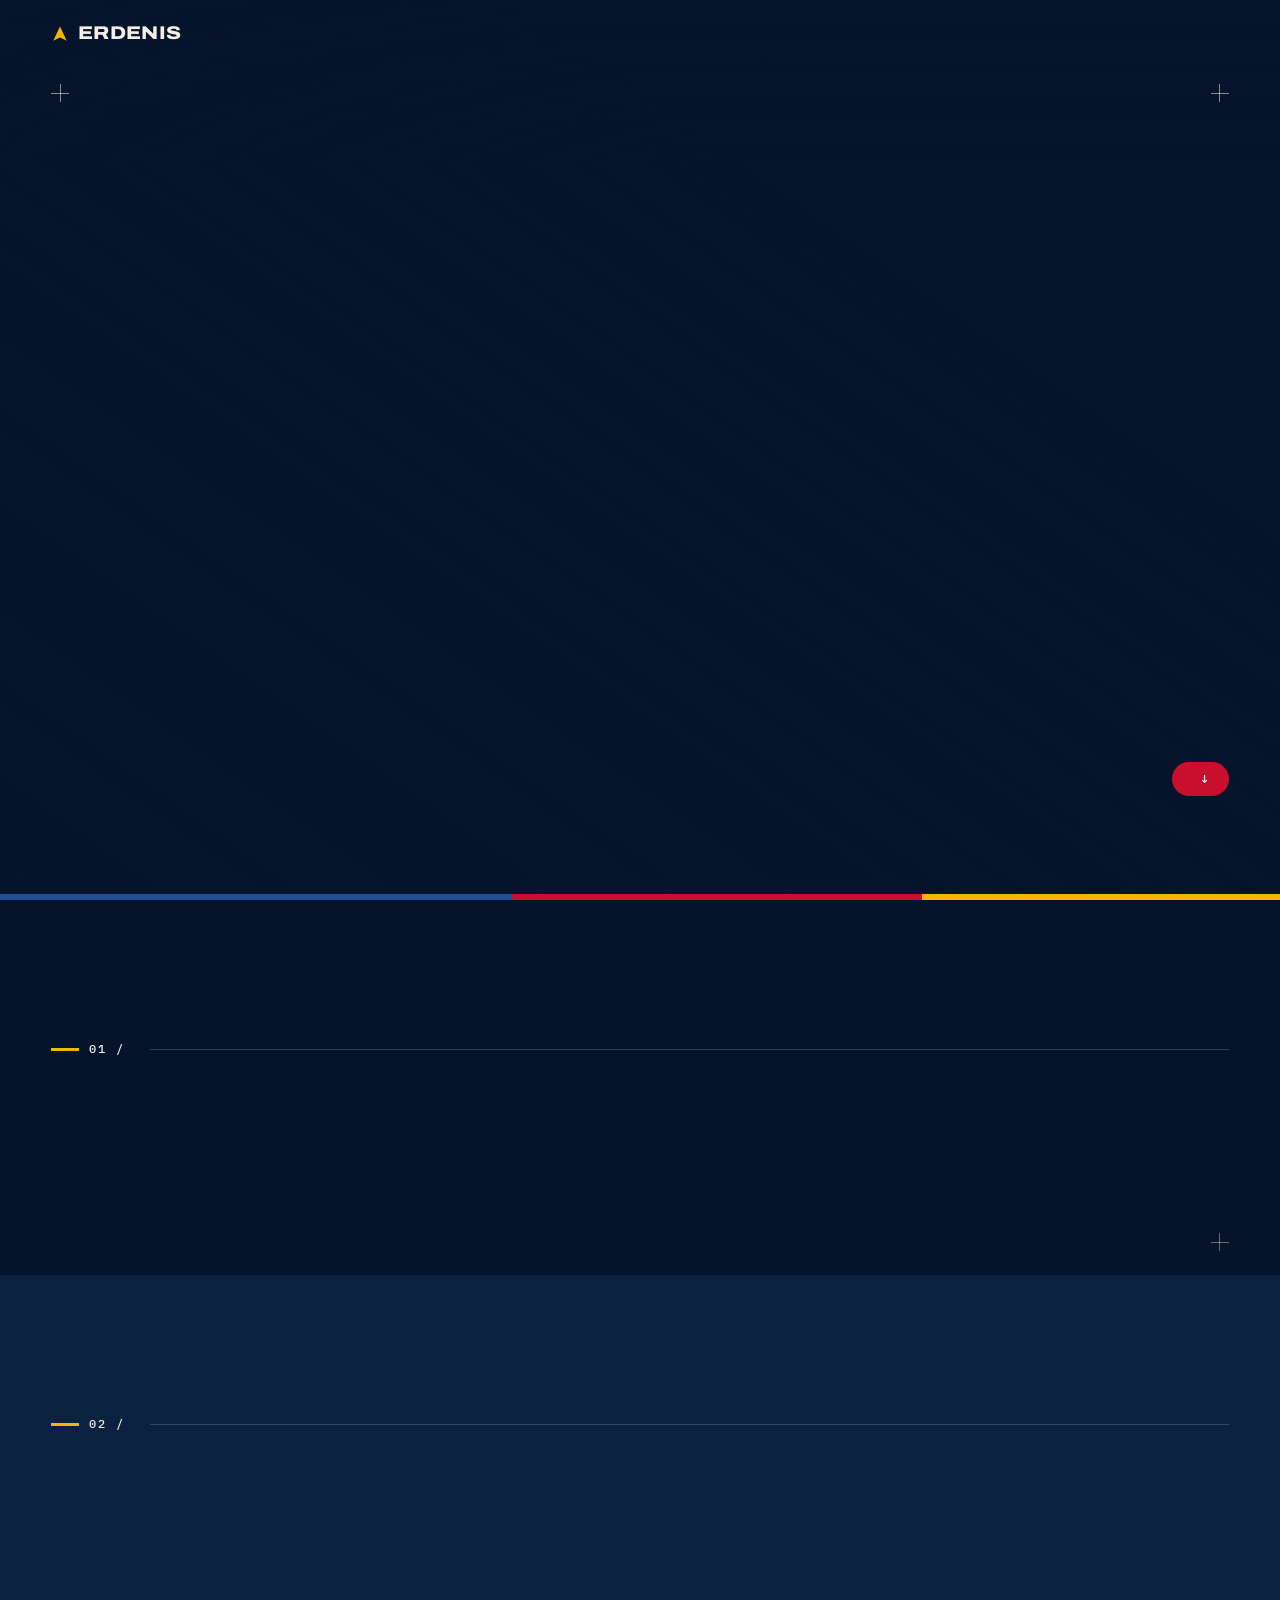
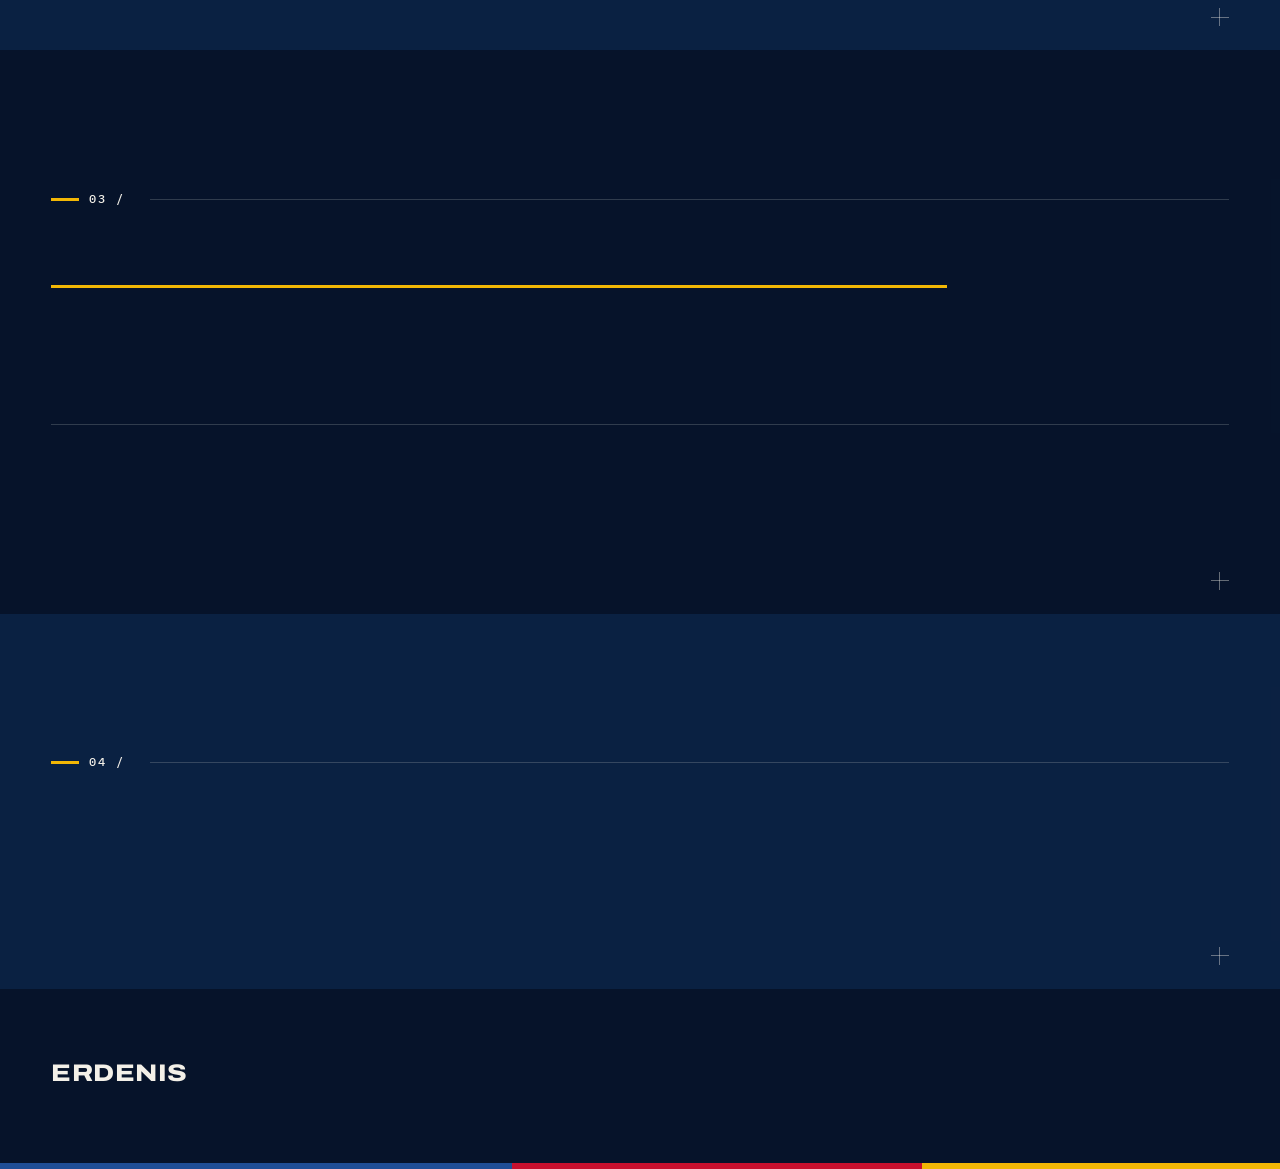
==== index.html @ 03c5f16e "Build new editorial aviation site: header, hero, project, goals, team, reports, footer" ====
<!doctype html>
<html lang="en">
<head>
  <meta charset="utf-8">
  <meta name="viewport" content="width=device-width, initial-scale=1">
  <title>ERDENIS · Senior Design Project</title>
  <meta name="description" content="ERDENIS: reinforcement learning based attack and evasion decision-making for UAVs. Senior Design Project, Computer Engineering, TED University.">
  <meta name="theme-color" content="#07142B">
  <link rel="canonical" href="https://erdenis.com.tr/">
  <link rel="icon" href="assets/favicon.svg" type="image/svg+xml">

  <meta property="og:type" content="website">
  <meta property="og:site_name" content="ERDENIS">
  <meta property="og:title" content="ERDENIS · Senior Design Project">
  <meta property="og:description" content="Reinforcement learning based attack and evasion decision-making for UAVs.">
  <meta property="og:url" content="https://erdenis.com.tr/">
  <meta property="og:image" content="https://erdenis.com.tr/assets/og.jpg">
  <meta property="og:image:width" content="1200">
  <meta property="og:image:height" content="630">
  <meta name="twitter:card" content="summary_large_image">

  <link rel="preconnect" href="https://fonts.googleapis.com">
  <link rel="preconnect" href="https://fonts.gstatic.com" crossorigin>
  <link rel="stylesheet" href="https://fonts.googleapis.com/css2?family=Archivo:wdth,wght@62..125,500..900&family=IBM+Plex+Mono:wght@400;500&family=IBM+Plex+Sans:wght@400;500&display=swap">
  <link rel="stylesheet" href="css/style.css">
  <script>document.documentElement.classList.add('js');</script>
</head>
<body>
  <!-- Site-wide background photo. To swap it, replace assets/hero.jpg / hero.webp / hero-1200.jpg / hero-1200.webp (same file names). -->
  <div class="site-bg" aria-hidden="true">
    <picture>
      <source type="image/webp" srcset="assets/hero-1200.webp 1200w, assets/hero.webp 2400w" sizes="100vw">
      <img src="assets/hero.jpg" srcset="assets/hero-1200.jpg 1200w, assets/hero.jpg 2400w" sizes="100vw" width="2400" height="1548" alt="" decoding="async">
    </picture>
  </div>

  <a class="skip" href="#project">Skip to content</a>

  <header class="site-header" id="header">
    <a class="brand" href="#top" aria-label="ERDENIS, back to top">
      <svg class="brand-mark" viewBox="0 0 24 24" width="18" height="18" aria-hidden="true"><path d="M12 2 21 21 12 16.5 3 21Z" fill="currentColor"/></svg>
      <span>ERDENIS</span>
    </a>
    <nav class="nav" id="nav" aria-label="Primary"></nav>
    <button class="menu-toggle" id="menuToggle" type="button" aria-expanded="false" aria-controls="nav"><span data-t="ui.menuOpen">Menu</span></button>
  </header>

  <main>
    <section class="hero" id="top">
      <div class="hero-photo" aria-hidden="false">
        <picture>
          <source type="image/webp" srcset="assets/hero-1200.webp 1200w, assets/hero.webp 2400w" sizes="100vw">
          <img src="assets/hero.jpg" srcset="assets/hero-1200.jpg 1200w, assets/hero.jpg 2400w" sizes="100vw" width="2400" height="1548" fetchpriority="high" decoding="async"
               alt="An MQ-9 Reaper unmanned aircraft facing the camera on a flight line at dusk">
          </picture>
      </div>
      <span class="xh xh-tl" aria-hidden="true"></span><span class="xh xh-tr" aria-hidden="true"></span>
      <div class="hero-copy">
        <h1 class="hero-title" data-t="hero.title"></h1>
        <p class="hero-tagline" data-t="hero.tagline"></p>
        <p class="label hero-byline" data-t="hero.byline"></p>
      </div>
      <div class="hero-foot">
        <a class="pill" href="#project"><span data-t="ui.scrollCue"></span><span aria-hidden="true">↓</span></a>
        <span class="label credit" data-t="ui.photoCredit"></span>
      </div>
      <div class="stripe" aria-hidden="true"></div>
    </section>

    <section class="section" id="project" aria-labelledby="h-project">
      <div class="wrap">
        <header class="sec-head"><span class="label">01 / <span id="h-project" data-t="ui.sections.project"></span></span></header>
        <p class="statement" data-t="project"></p>
      </div>
    </section>

    <section class="section section-alt contours" id="goals" aria-labelledby="h-goals">
      <div class="wrap">
        <header class="sec-head"><span class="label">02 / <span id="h-goals" data-t="ui.sections.goals"></span></span></header>
        <ol class="goals" id="goalList"></ol>
      </div>
    </section>

    <section class="section" id="team" aria-labelledby="h-team">
      <div class="wrap">
        <header class="sec-head"><span class="label">03 / <span id="h-team" data-t="ui.sections.team"></span></span></header>
        <div class="supervisor" id="supervisor"></div>
        <ul class="jury" id="jury"></ul>
        <h3 class="label sub" data-t="ui.students"></h3>
        <ul class="people" id="people"></ul>
      </div>
    </section>

    <section class="section section-alt" id="reports" aria-labelledby="h-reports">
      <div class="wrap">
        <header class="sec-head"><span class="label">04 / <span id="h-reports" data-t="ui.sections.reports"></span></span></header>
        <ul class="reports" id="reportList"></ul>
      </div>
    </section>
  </main>

  <footer class="site-footer">
    <div class="wrap foot-grid">
      <div>
        <p class="foot-brand">ERDENIS</p>
        <p class="foot-line" data-t="footer.line"></p>
        <p class="foot-line" data-t="footer.dept"></p>
      </div>
      <p class="foot-links" id="footLinks"></p>
    </div>
    <div class="stripe" aria-hidden="true"></div>
  </footer>

  <noscript><p class="noscript">ERDENIS: reinforcement learning based attack and evasion decision-making for UAVs. Please enable JavaScript to see the full page.</p></noscript>
  <script src="js/main.js"></script>
</body>
</html>
---- css/style.css ----
/* ERDENIS: design tokens */
:root {
  --navy-900: #07142B;
  --navy-700: #0E2A52;
  --navy-500: #1F4E96;
  --paper: #F3F0E8;
  --ink: #0B1220;
  --signal-red: #C8102E;
  --caution-yellow: #F2B705;
  --gray-300: #C5CCD8;
  --gray-400: #AEB9CC;
  --gray-600: #6B7890;
  --line: rgba(243, 240, 232, .18);

  --font-head: "Archivo", "Arial Narrow", Arial, sans-serif;
  --font-body: "IBM Plex Sans", system-ui, -apple-system, "Segoe UI", sans-serif;
  --font-mono: "IBM Plex Mono", ui-monospace, Consolas, monospace;

  --gutter: clamp(1.25rem, 4vw, 3.5rem);
  --maxw: 1400px;
  --header-h: 4.25rem;
}

*, *::before, *::after { box-sizing: border-box; }
html { scroll-behavior: smooth; scroll-padding-top: var(--header-h); -webkit-text-size-adjust: 100%; }
body {
  margin: 0;
  background: var(--navy-900);
  color: var(--paper);
  font: 400 1rem/1.6 var(--font-body);
  overflow-x: hidden;
}
img { display: block; max-width: 100%; height: auto; }
a { color: inherit; }
h1, h2, h3, p, ul, ol { margin: 0; padding: 0; }
ul, ol { list-style: none; }

:focus-visible { outline: 2px solid var(--caution-yellow); outline-offset: 3px; }
.skip { position: absolute; left: -999px; top: 0; z-index: 100; background: var(--paper); color: var(--ink); padding: .6rem 1rem; }
.skip:focus { left: 0; }

.label {
  font: 500 .75rem/1.4 var(--font-mono);
  letter-spacing: .16em;
  text-transform: uppercase;
  color: var(--gray-400);
}

/* Site-wide background photo */
.site-bg { position: fixed; inset: 0; z-index: -1; background: var(--navy-900); }
.site-bg img { width: 100%; height: 100%; object-fit: cover; object-position: 50% 45%; opacity: .2; }

/* Header */
.site-header {
  position: fixed; inset: 0 0 auto 0; z-index: 50;
  height: var(--header-h);
  display: flex; align-items: center; justify-content: space-between;
  padding: 0 var(--gutter);
  transition: background-color .25s, border-color .25s;
  border-bottom: 1px solid transparent;
}
.site-header.scrolled { background: rgba(7, 20, 43, .94); border-bottom-color: var(--line); }
.brand {
  display: inline-flex; align-items: center; gap: .55rem; text-decoration: none; position: relative; z-index: 60;
  font: 800 1.15rem/1 var(--font-head); font-stretch: 118%; letter-spacing: .02em;
}
.brand-mark { color: var(--caution-yellow); }
.nav { display: flex; gap: clamp(1.25rem, 3vw, 2.5rem); }
.nav a {
  position: relative; text-decoration: none; padding: .4rem 0;
  font: 500 .72rem/1 var(--font-mono); letter-spacing: .16em; text-transform: uppercase;
  color: var(--gray-300); transition: color .2s;
}
.nav a::after { content: ""; position: absolute; left: 0; right: 0; bottom: -2px; height: 2px; background: var(--signal-red); transform: scaleX(0); transform-origin: left; transition: transform .25s; }
.nav a:hover { color: #fff; }
.nav a[aria-current="true"] { color: #fff; }
.nav a[aria-current="true"]::after, .nav a:hover::after { transform: scaleX(1); }
.menu-toggle {
  display: none; position: relative; z-index: 60;
  background: none; border: 1px solid var(--line); color: var(--paper); cursor: pointer;
  padding: .55rem .9rem; font: 500 .72rem/1 var(--font-mono); letter-spacing: .16em; text-transform: uppercase;
}

/* Hero */
.hero { position: relative; min-height: 100vh; min-height: 100svh; display: flex; flex-direction: column; justify-content: flex-end; padding: 0 var(--gutter) clamp(3rem, 7vw, 5.5rem); overflow: hidden; }
.hero-photo { position: absolute; inset: 0; z-index: 0; }
.hero-photo img { width: 100%; height: 100%; object-fit: cover; object-position: 50% 38%; }
.hero::before {
  content: ""; position: absolute; inset: 0; z-index: 1;
  background:
    linear-gradient(to top right, rgba(7, 20, 43, .92) 0%, rgba(7, 20, 43, .55) 38%, rgba(7, 20, 43, 0) 70%),
    linear-gradient(to bottom, rgba(7, 20, 43, .55) 0, rgba(7, 20, 43, 0) 18%);
}
.hero-copy, .hero-foot { position: relative; z-index: 2; }
.hero-title {
  font: 800 clamp(3.6rem, 14.5vw, 15rem)/.82 var(--font-head); font-stretch: 120%;
  letter-spacing: -.035em; text-transform: uppercase; color: #fff;
  margin-left: -.04em;
}
.hero-tagline { margin-top: clamp(1.25rem, 3vw, 2.25rem); max-width: 34rem; font-size: clamp(1.05rem, 1.6vw, 1.35rem); line-height: 1.4; color: var(--paper); }
.hero-byline { margin-top: 1rem; }
.hero-foot { position: absolute; right: var(--gutter); bottom: clamp(3rem, 7vw, 5.5rem); display: flex; flex-direction: column; align-items: flex-end; gap: 1rem; }
.credit { font-size: .62rem; color: var(--gray-400); }
.pill {
  display: inline-flex; gap: .6rem; align-items: center; text-decoration: none;
  background: var(--signal-red); color: #fff; padding: .7rem 1.2rem; border-radius: 999px;
  font: 500 .72rem/1 var(--font-mono); letter-spacing: .16em; text-transform: uppercase; transition: background-color .2s;
}
.pill:hover { background: #A60D26; }

.stripe { position: absolute; left: 0; right: 0; bottom: 0; height: 6px; z-index: 3; background: linear-gradient(90deg, var(--navy-500) 0 40%, var(--signal-red) 40% 72%, var(--caution-yellow) 72% 100%); }

/* Crosshair marks (technical-drawing detail) */
.xh { position: absolute; width: 18px; height: 18px; color: rgba(243, 240, 232, .55); pointer-events: none; z-index: 2;
  background: linear-gradient(currentColor, currentColor) center / 1px 100% no-repeat, linear-gradient(currentColor, currentColor) center / 100% 1px no-repeat; }
.xh-tl { top: calc(var(--header-h) + 1rem); left: var(--gutter); }
.xh-tr { top: calc(var(--header-h) + 1rem); right: var(--gutter); }

/* Sections */
.section { position: relative; padding: clamp(4.5rem, 11vw, 9rem) 0; background: rgba(7, 20, 43, .66); }
.section-alt { background: rgba(14, 42, 82, .6); }
.section::after {
  content: ""; position: absolute; right: var(--gutter); bottom: 1.5rem; width: 18px; height: 18px; color: rgba(243, 240, 232, .4); pointer-events: none;
  background: linear-gradient(currentColor, currentColor) center / 1px 100% no-repeat, linear-gradient(currentColor, currentColor) center / 100% 1px no-repeat;
}
.wrap { width: 100%; max-width: var(--maxw); margin: 0 auto; padding: 0 var(--gutter); position: relative; }
.sec-head { display: flex; align-items: center; gap: 1rem; margin-bottom: clamp(2.5rem, 6vw, 5rem); }
.sec-head .label { display: inline-flex; align-items: center; gap: .6rem; color: var(--paper); white-space: nowrap; }
.sec-head .label::before { content: ""; width: 28px; height: 3px; background: var(--caution-yellow); }
.sec-head::after { content: ""; flex: 1; height: 1px; background: var(--line); }

.contours::before { content: ""; position: absolute; inset: 0; background: url("../assets/contours.svg") right center / cover no-repeat; opacity: .07; pointer-events: none; }

/* Project */
.statement { max-width: 46rem; font: 500 clamp(1.4rem, 2.6vw, 2.35rem)/1.3 var(--font-head); font-stretch: 100%; letter-spacing: -.01em; color: #fff; }
@media (min-width: 900px) { .statement { margin-left: 25%; } }

/* Goals */
.goals { counter-reset: g; }
.goals li { display: grid; grid-template-columns: 4.5rem 1fr; align-items: baseline; gap: 1rem; padding: clamp(1.2rem, 2.4vw, 1.9rem) 0; border-top: 1px solid var(--line); }
.goals li:last-child { border-bottom: 1px solid var(--line); }
.goals li::before { counter-increment: g; content: counter(g, decimal-leading-zero); font: 500 .85rem/1 var(--font-mono); letter-spacing: .12em; color: var(--caution-yellow); }
.goals li span { font: 500 clamp(1.15rem, 2.1vw, 1.85rem)/1.3 var(--font-head); letter-spacing: -.005em; max-width: 48rem; }
@media (min-width: 900px) { .goals li { grid-template-columns: 25% 1fr; } }

/* Team */
.supervisor { border-top: 3px solid var(--caution-yellow); padding-top: 1.5rem; max-width: 56rem; }
.supervisor .name { margin-top: .9rem; font: 700 clamp(2.1rem, 6vw, 5rem)/1 var(--font-head); font-stretch: 112%; letter-spacing: -.025em; color: #fff; }
.jury { margin-top: clamp(2rem, 4vw, 3rem); display: flex; flex-wrap: wrap; gap: .75rem 3rem; align-items: baseline; padding-bottom: clamp(2.5rem, 5vw, 4rem); border-bottom: 1px solid var(--line); }
.jury li { font: 500 1.25rem/1.3 var(--font-head); }
.jury li.label { font: 500 .75rem/1.4 var(--font-mono); }
.jury li.tba { color: var(--gray-400); }
.sub { margin: clamp(2rem, 4vw, 3rem) 0 1.5rem; }
.people { display: grid; grid-template-columns: repeat(auto-fit, minmax(235px, 1fr)); gap: 2.5rem 2rem; }
.person { border-top: 1px solid var(--line); padding-top: 1.25rem; min-width: 0; }
.mono-initials { height: 6rem; font: 800 5rem/1 var(--font-head); font-stretch: 118%; letter-spacing: -.03em; color: transparent; -webkit-text-stroke: 1.5px rgba(243, 240, 232, .6); }
.person-photo { width: 6rem; height: 6rem; object-fit: cover; filter: grayscale(1); }
.person .pname { margin-top: 1rem; font: 600 1.3rem/1.25 var(--font-head); color: #fff; }
.person .pmail { display: block; margin-top: .5rem; font: 400 .82rem/1.5 var(--font-mono); color: var(--gray-300); text-decoration: none; overflow-wrap: anywhere; }
.person .pmail:hover, .person .pgh:hover { color: #fff; text-decoration: underline; text-underline-offset: 3px; }
.person .pgh { display: inline-block; margin-top: .6rem; font: 500 .72rem/1.4 var(--font-mono); letter-spacing: .14em; text-transform: uppercase; color: var(--gray-300); text-decoration: none; }

/* Reports */
.reports li { display: grid; grid-template-columns: 3rem minmax(0, 1fr) 14rem auto; gap: 1rem 1.5rem; align-items: center; padding: 1.4rem 0; border-top: 1px solid var(--line); }
.reports li:last-child { border-bottom: 1px solid var(--line); }
.r-idx { font: 500 .8rem/1 var(--font-mono); color: var(--caution-yellow); letter-spacing: .1em; }
.r-title { font: 600 clamp(1.2rem, 2vw, 1.6rem)/1.25 var(--font-head); color: #fff; }
.r-meta { font: 500 .72rem/1.4 var(--font-mono); letter-spacing: .14em; text-transform: uppercase; color: var(--gray-400); }
.r-actions { display: flex; gap: .6rem; justify-content: flex-end; }
.btn { text-decoration: none; padding: .6rem 1rem; border: 1px solid var(--line); border-radius: 999px; color: var(--paper); font: 500 .7rem/1 var(--font-mono); letter-spacing: .14em; text-transform: uppercase; white-space: nowrap; transition: background-color .2s, border-color .2s; }
.btn:hover { border-color: var(--paper); }
.btn-primary { background: var(--signal-red); border-color: var(--signal-red); color: #fff; }
.btn-primary:hover { background: #A60D26; border-color: #A60D26; }
.r-soon { padding: .6rem 1rem; border: 1px dashed var(--gray-600); border-radius: 999px; color: var(--gray-400); font: 500 .7rem/1 var(--font-mono); letter-spacing: .14em; text-transform: uppercase; white-space: nowrap; }
.is-soon .r-title { color: var(--gray-300); }

/* Footer */
.site-footer { position: relative; background: rgba(7, 20, 43, .96); padding: clamp(3rem, 6vw, 4.5rem) 0 clamp(3rem, 6vw, 4.5rem); }
.foot-grid { display: flex; flex-wrap: wrap; gap: 2rem; justify-content: space-between; align-items: flex-end; }
.foot-brand { font: 800 1.5rem/1 var(--font-head); font-stretch: 118%; letter-spacing: .02em; margin-bottom: .75rem; }
.foot-line { font-size: .9rem; color: var(--gray-400); }
.foot-links { display: flex; gap: 1.5rem; font: 500 .72rem/1 var(--font-mono); letter-spacing: .16em; text-transform: uppercase; }
.foot-links a { text-decoration: none; border-bottom: 1px solid var(--line); padding-bottom: .3rem; }
.foot-links a:hover { border-color: var(--paper); }
.noscript { padding: 2rem var(--gutter); }

/* Reveal */
.js .reveal { opacity: 0; transform: translateY(14px); transition: opacity .7s ease, transform .7s ease; }
.js .reveal.in { opacity: 1; transform: none; }

/* Mobile */
@media (max-width: 860px) {
  .menu-toggle { display: inline-block; }
  .nav {
    position: fixed; inset: 0; z-index: 55; background: var(--navy-900);
    flex-direction: column; justify-content: center; gap: 1.6rem; padding: 0 var(--gutter);
    visibility: hidden; opacity: 0; transition: opacity .25s, visibility .25s;
  }
  .nav a { font: 800 clamp(2.4rem, 11vw, 4rem)/1 var(--font-head); font-stretch: 118%; letter-spacing: -.02em; text-transform: uppercase; color: #fff; }
  .nav.open { visibility: visible; opacity: 1; }
  body.menu-open { overflow: hidden; }
  .reports li { grid-template-columns: 2.5rem minmax(0, 1fr); }
  .r-meta { grid-column: 2; }
  .r-actions { grid-column: 2; justify-content: flex-start; }
  .hero-foot { position: relative; right: auto; bottom: auto; flex-direction: row; justify-content: space-between; align-items: center; width: 100%; margin-top: 2rem; }
  .hero { padding-bottom: 3rem; }
  .hero-photo img { object-position: 50% 30%; }
}

@media (prefers-reduced-motion: reduce) {
  html { scroll-behavior: auto; }
  .js .reveal { opacity: 1; transform: none; transition: none; }
  * { transition-duration: .01ms !important; }
}
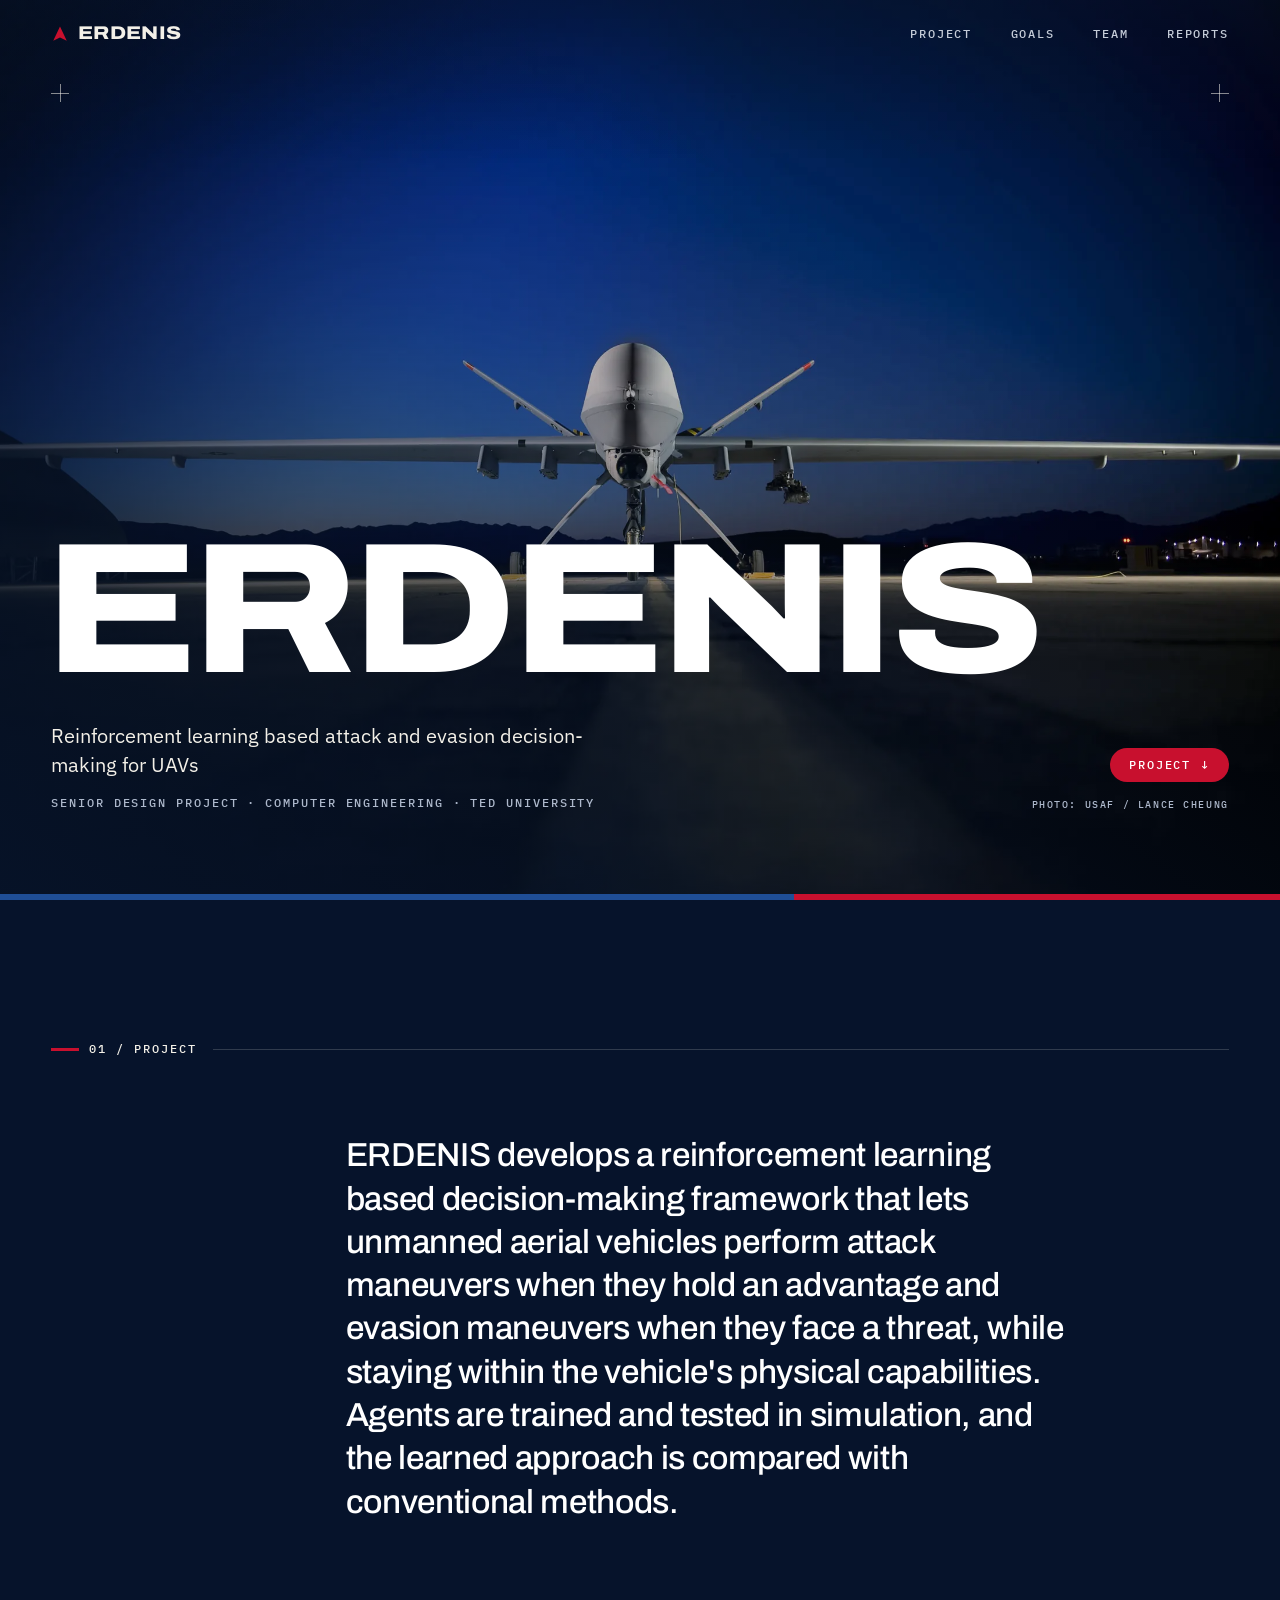
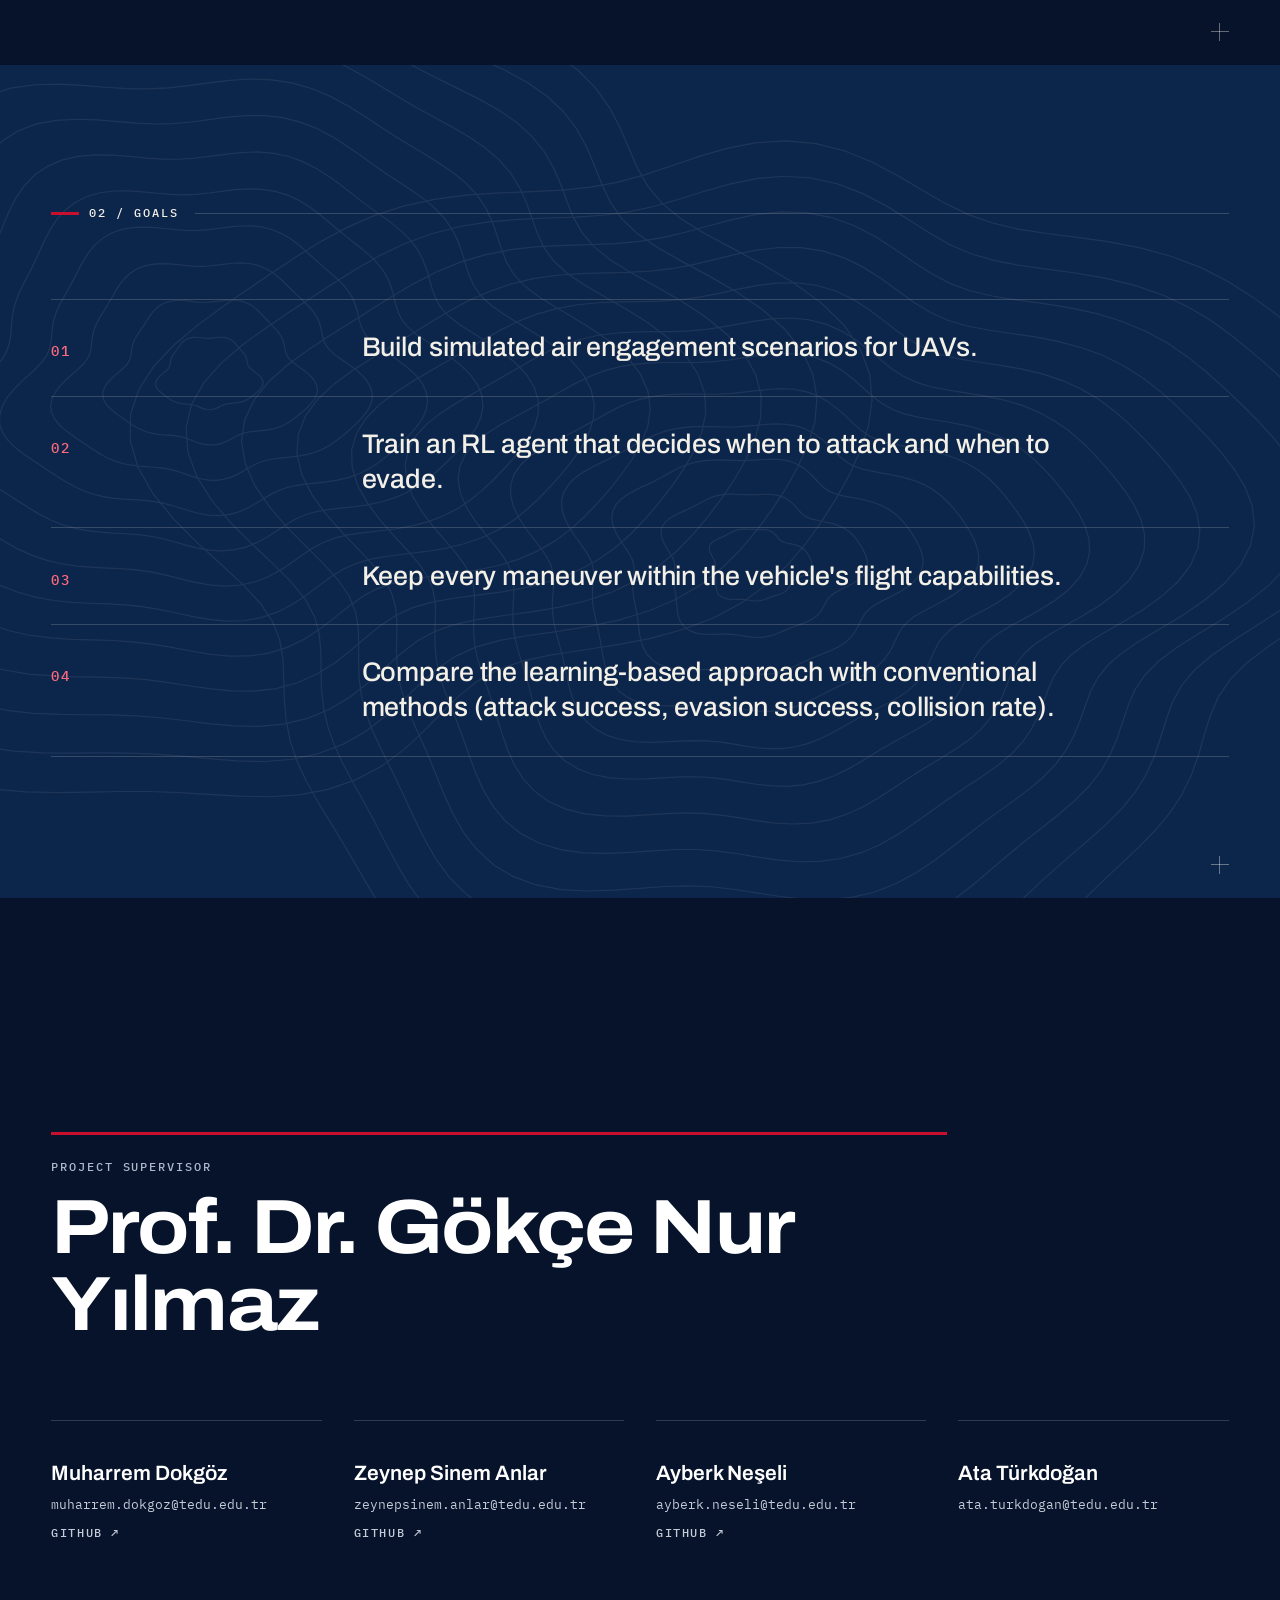
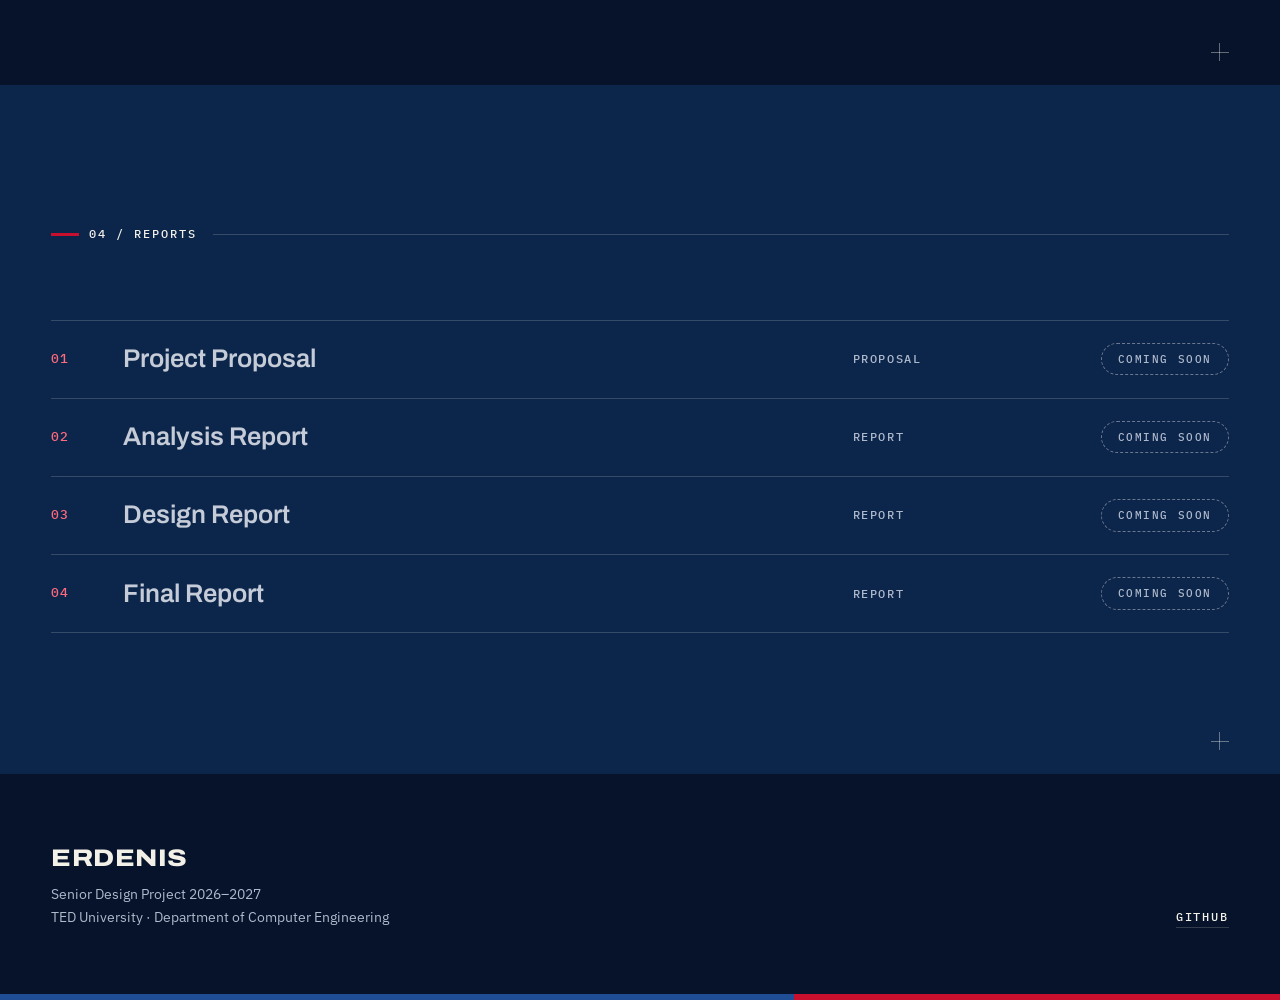
==== commit 626e77c6: "Remove jury and initials, darken background further" ====
--- a/index.html
+++ b/index.html
@@ -85,8 +85,6 @@
       <div class="wrap">
         <header class="sec-head"><span class="label">03 / <span id="h-team" data-t="ui.sections.team"></span></span></header>
         <div class="supervisor" id="supervisor"></div>
-        <ul class="jury" id="jury"></ul>
-        <h3 class="label sub" data-t="ui.students"></h3>
         <ul class="people" id="people"></ul>
       </div>
     </section>
--- a/css/style.css
+++ b/css/style.css
@@ -6,7 +6,7 @@
   --paper: #F3F0E8;
   --ink: #0B1220;
   --signal-red: #C8102E;
-  --caution-yellow: #F2B705;
+  --red-soft: #FF6B7D; /* red tint for small text on navy (AA contrast) */
   --gray-300: #C5CCD8;
   --gray-400: #AEB9CC;
   --gray-600: #6B7890;
@@ -35,7 +35,7 @@
 h1, h2, h3, p, ul, ol { margin: 0; padding: 0; }
 ul, ol { list-style: none; }
 
-:focus-visible { outline: 2px solid var(--caution-yellow); outline-offset: 3px; }
+:focus-visible { outline: 2px solid var(--paper); outline-offset: 3px; }
 .skip { position: absolute; left: -999px; top: 0; z-index: 100; background: var(--paper); color: var(--ink); padding: .6rem 1rem; }
 .skip:focus { left: 0; }
 
@@ -48,7 +48,8 @@
 
 /* Site-wide background photo */
 .site-bg { position: fixed; inset: 0; z-index: -1; background: var(--navy-900); }
-.site-bg img { width: 100%; height: 100%; object-fit: cover; object-position: 50% 45%; opacity: .2; }
+.site-bg img { width: 100%; height: 100%; object-fit: cover; object-position: 50% 45%; opacity: .06; }
+.site-bg::after { content: ""; position: absolute; inset: 0; background: rgba(0, 0, 0, .6); }
 
 /* Header */
 .site-header {
@@ -64,7 +65,7 @@
   display: inline-flex; align-items: center; gap: .55rem; text-decoration: none; position: relative; z-index: 60;
   font: 800 1.15rem/1 var(--font-head); font-stretch: 118%; letter-spacing: .02em;
 }
-.brand-mark { color: var(--caution-yellow); }
+.brand-mark { color: var(--signal-red); }
 .nav { display: flex; gap: clamp(1.25rem, 3vw, 2.5rem); }
 .nav a {
   position: relative; text-decoration: none; padding: .4rem 0;
@@ -108,7 +109,7 @@
 }
 .pill:hover { background: #A60D26; }
 
-.stripe { position: absolute; left: 0; right: 0; bottom: 0; height: 6px; z-index: 3; background: linear-gradient(90deg, var(--navy-500) 0 40%, var(--signal-red) 40% 72%, var(--caution-yellow) 72% 100%); }
+.stripe { position: absolute; left: 0; right: 0; bottom: 0; height: 6px; z-index: 3; background: linear-gradient(90deg, var(--navy-500) 0 62%, var(--signal-red) 62% 100%); }
 
 /* Crosshair marks (technical-drawing detail) */
 .xh { position: absolute; width: 18px; height: 18px; color: rgba(243, 240, 232, .55); pointer-events: none; z-index: 2;
@@ -117,8 +118,8 @@
 .xh-tr { top: calc(var(--header-h) + 1rem); right: var(--gutter); }
 
 /* Sections */
-.section { position: relative; padding: clamp(4.5rem, 11vw, 9rem) 0; background: rgba(7, 20, 43, .66); }
-.section-alt { background: rgba(14, 42, 82, .6); }
+.section { position: relative; padding: clamp(4.5rem, 11vw, 9rem) 0; background: rgba(7, 20, 43, .84); }
+.section-alt { background: rgba(14, 42, 82, .82); }
 .section::after {
   content: ""; position: absolute; right: var(--gutter); bottom: 1.5rem; width: 18px; height: 18px; color: rgba(243, 240, 232, .4); pointer-events: none;
   background: linear-gradient(currentColor, currentColor) center / 1px 100% no-repeat, linear-gradient(currentColor, currentColor) center / 100% 1px no-repeat;
@@ -126,7 +127,7 @@
 .wrap { width: 100%; max-width: var(--maxw); margin: 0 auto; padding: 0 var(--gutter); position: relative; }
 .sec-head { display: flex; align-items: center; gap: 1rem; margin-bottom: clamp(2.5rem, 6vw, 5rem); }
 .sec-head .label { display: inline-flex; align-items: center; gap: .6rem; color: var(--paper); white-space: nowrap; }
-.sec-head .label::before { content: ""; width: 28px; height: 3px; background: var(--caution-yellow); }
+.sec-head .label::before { content: ""; width: 28px; height: 3px; background: var(--signal-red); }
 .sec-head::after { content: ""; flex: 1; height: 1px; background: var(--line); }
 
 .contours::before { content: ""; position: absolute; inset: 0; background: url("../assets/contours.svg") right center / cover no-repeat; opacity: .07; pointer-events: none; }
@@ -139,21 +140,15 @@
 .goals { counter-reset: g; }
 .goals li { display: grid; grid-template-columns: 4.5rem 1fr; align-items: baseline; gap: 1rem; padding: clamp(1.2rem, 2.4vw, 1.9rem) 0; border-top: 1px solid var(--line); }
 .goals li:last-child { border-bottom: 1px solid var(--line); }
-.goals li::before { counter-increment: g; content: counter(g, decimal-leading-zero); font: 500 .85rem/1 var(--font-mono); letter-spacing: .12em; color: var(--caution-yellow); }
+.goals li::before { counter-increment: g; content: counter(g, decimal-leading-zero); font: 500 .85rem/1 var(--font-mono); letter-spacing: .12em; color: var(--red-soft); }
 .goals li span { font: 500 clamp(1.15rem, 2.1vw, 1.85rem)/1.3 var(--font-head); letter-spacing: -.005em; max-width: 48rem; }
 @media (min-width: 900px) { .goals li { grid-template-columns: 25% 1fr; } }
 
 /* Team */
-.supervisor { border-top: 3px solid var(--caution-yellow); padding-top: 1.5rem; max-width: 56rem; }
+.supervisor { border-top: 3px solid var(--signal-red); padding-top: 1.5rem; max-width: 56rem; }
 .supervisor .name { margin-top: .9rem; font: 700 clamp(2.1rem, 6vw, 5rem)/1 var(--font-head); font-stretch: 112%; letter-spacing: -.025em; color: #fff; }
-.jury { margin-top: clamp(2rem, 4vw, 3rem); display: flex; flex-wrap: wrap; gap: .75rem 3rem; align-items: baseline; padding-bottom: clamp(2.5rem, 5vw, 4rem); border-bottom: 1px solid var(--line); }
-.jury li { font: 500 1.25rem/1.3 var(--font-head); }
-.jury li.label { font: 500 .75rem/1.4 var(--font-mono); }
-.jury li.tba { color: var(--gray-400); }
-.sub { margin: clamp(2rem, 4vw, 3rem) 0 1.5rem; }
-.people { display: grid; grid-template-columns: repeat(auto-fit, minmax(235px, 1fr)); gap: 2.5rem 2rem; }
-.person { border-top: 1px solid var(--line); padding-top: 1.25rem; min-width: 0; }
-.mono-initials { height: 6rem; font: 800 5rem/1 var(--font-head); font-stretch: 118%; letter-spacing: -.03em; color: transparent; -webkit-text-stroke: 1.5px rgba(243, 240, 232, .6); }
+.people { margin-top: clamp(3rem, 6vw, 5rem); display: grid; grid-template-columns: repeat(auto-fit, minmax(235px, 1fr)); gap: 2.5rem 2rem; }
+.person { border-top: 1px solid var(--line); padding-top: 1.5rem; min-width: 0; }
 .person-photo { width: 6rem; height: 6rem; object-fit: cover; filter: grayscale(1); }
 .person .pname { margin-top: 1rem; font: 600 1.3rem/1.25 var(--font-head); color: #fff; }
 .person .pmail { display: block; margin-top: .5rem; font: 400 .82rem/1.5 var(--font-mono); color: var(--gray-300); text-decoration: none; overflow-wrap: anywhere; }
@@ -163,7 +158,7 @@
 /* Reports */
 .reports li { display: grid; grid-template-columns: 3rem minmax(0, 1fr) 14rem auto; gap: 1rem 1.5rem; align-items: center; padding: 1.4rem 0; border-top: 1px solid var(--line); }
 .reports li:last-child { border-bottom: 1px solid var(--line); }
-.r-idx { font: 500 .8rem/1 var(--font-mono); color: var(--caution-yellow); letter-spacing: .1em; }
+.r-idx { font: 500 .8rem/1 var(--font-mono); color: var(--red-soft); letter-spacing: .1em; }
 .r-title { font: 600 clamp(1.2rem, 2vw, 1.6rem)/1.25 var(--font-head); color: #fff; }
 .r-meta { font: 500 .72rem/1.4 var(--font-mono); letter-spacing: .14em; text-transform: uppercase; color: var(--gray-400); }
 .r-actions { display: flex; gap: .6rem; justify-content: flex-end; }
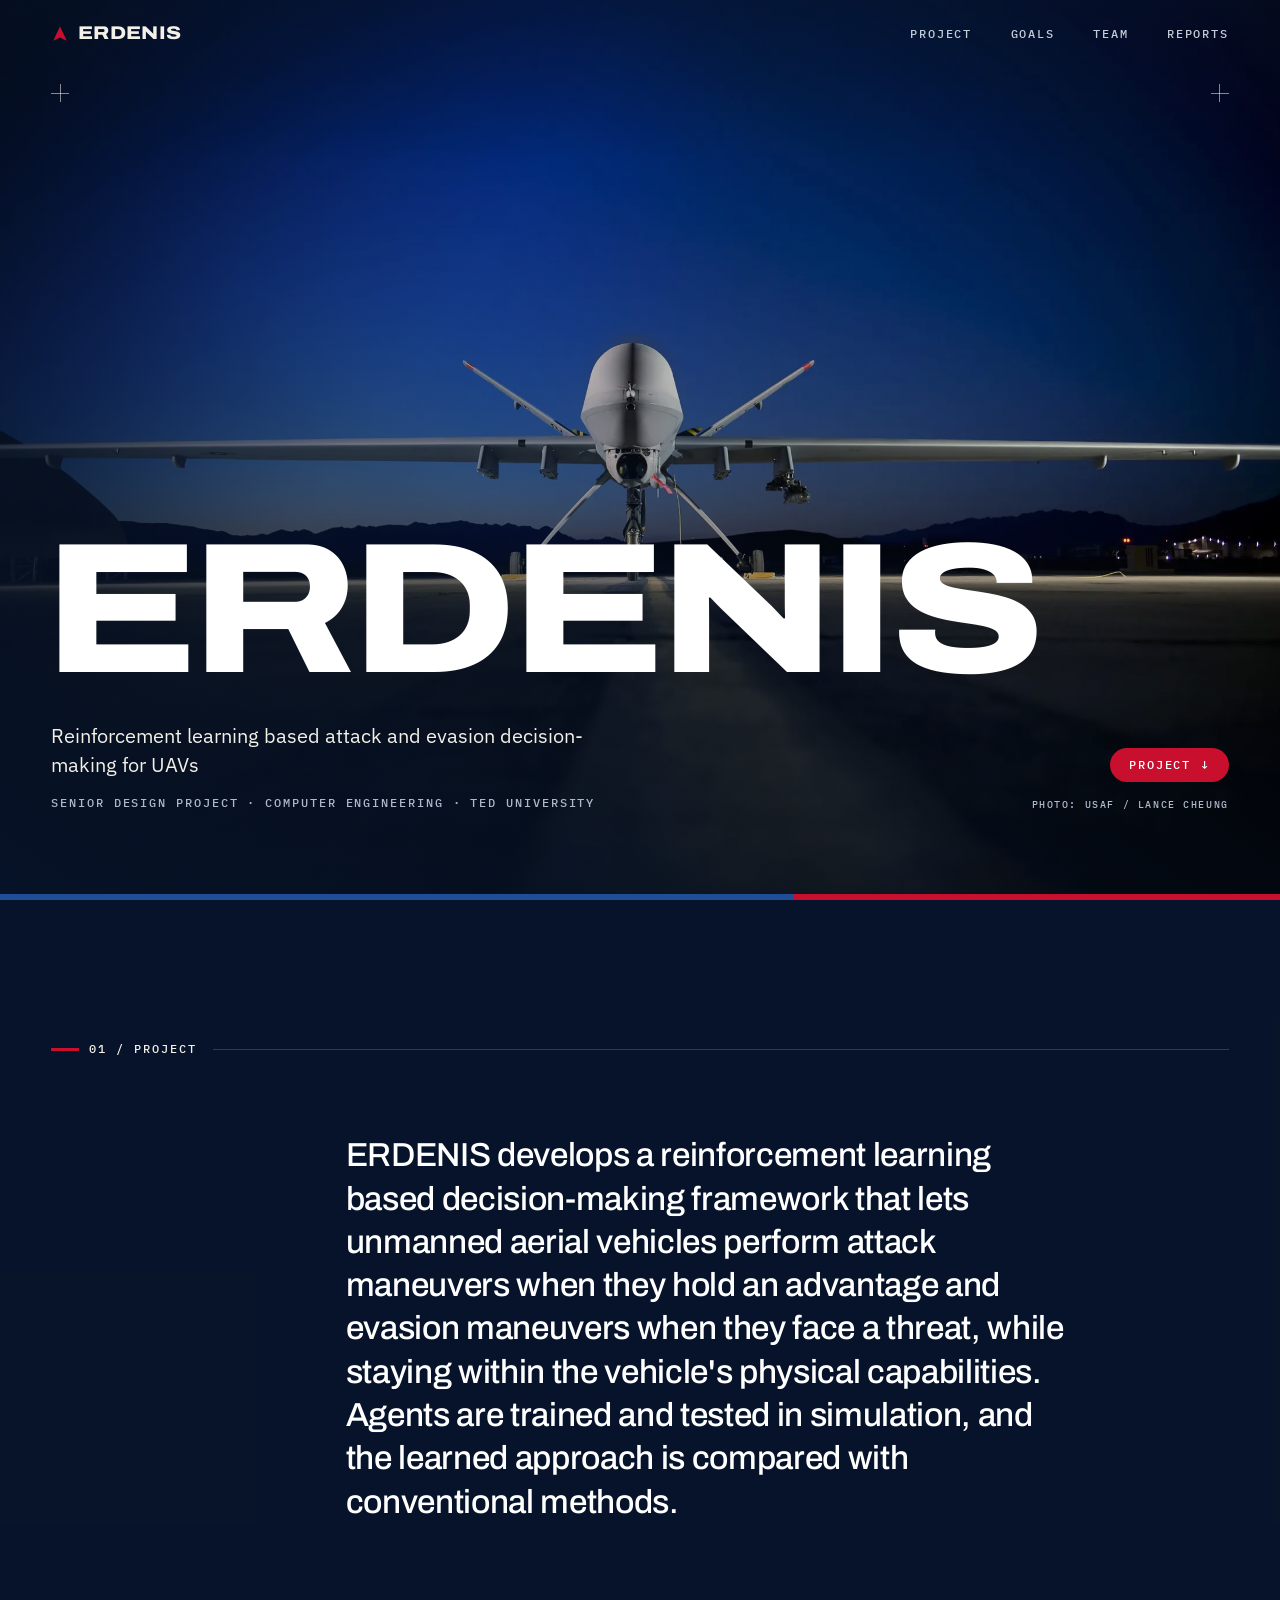
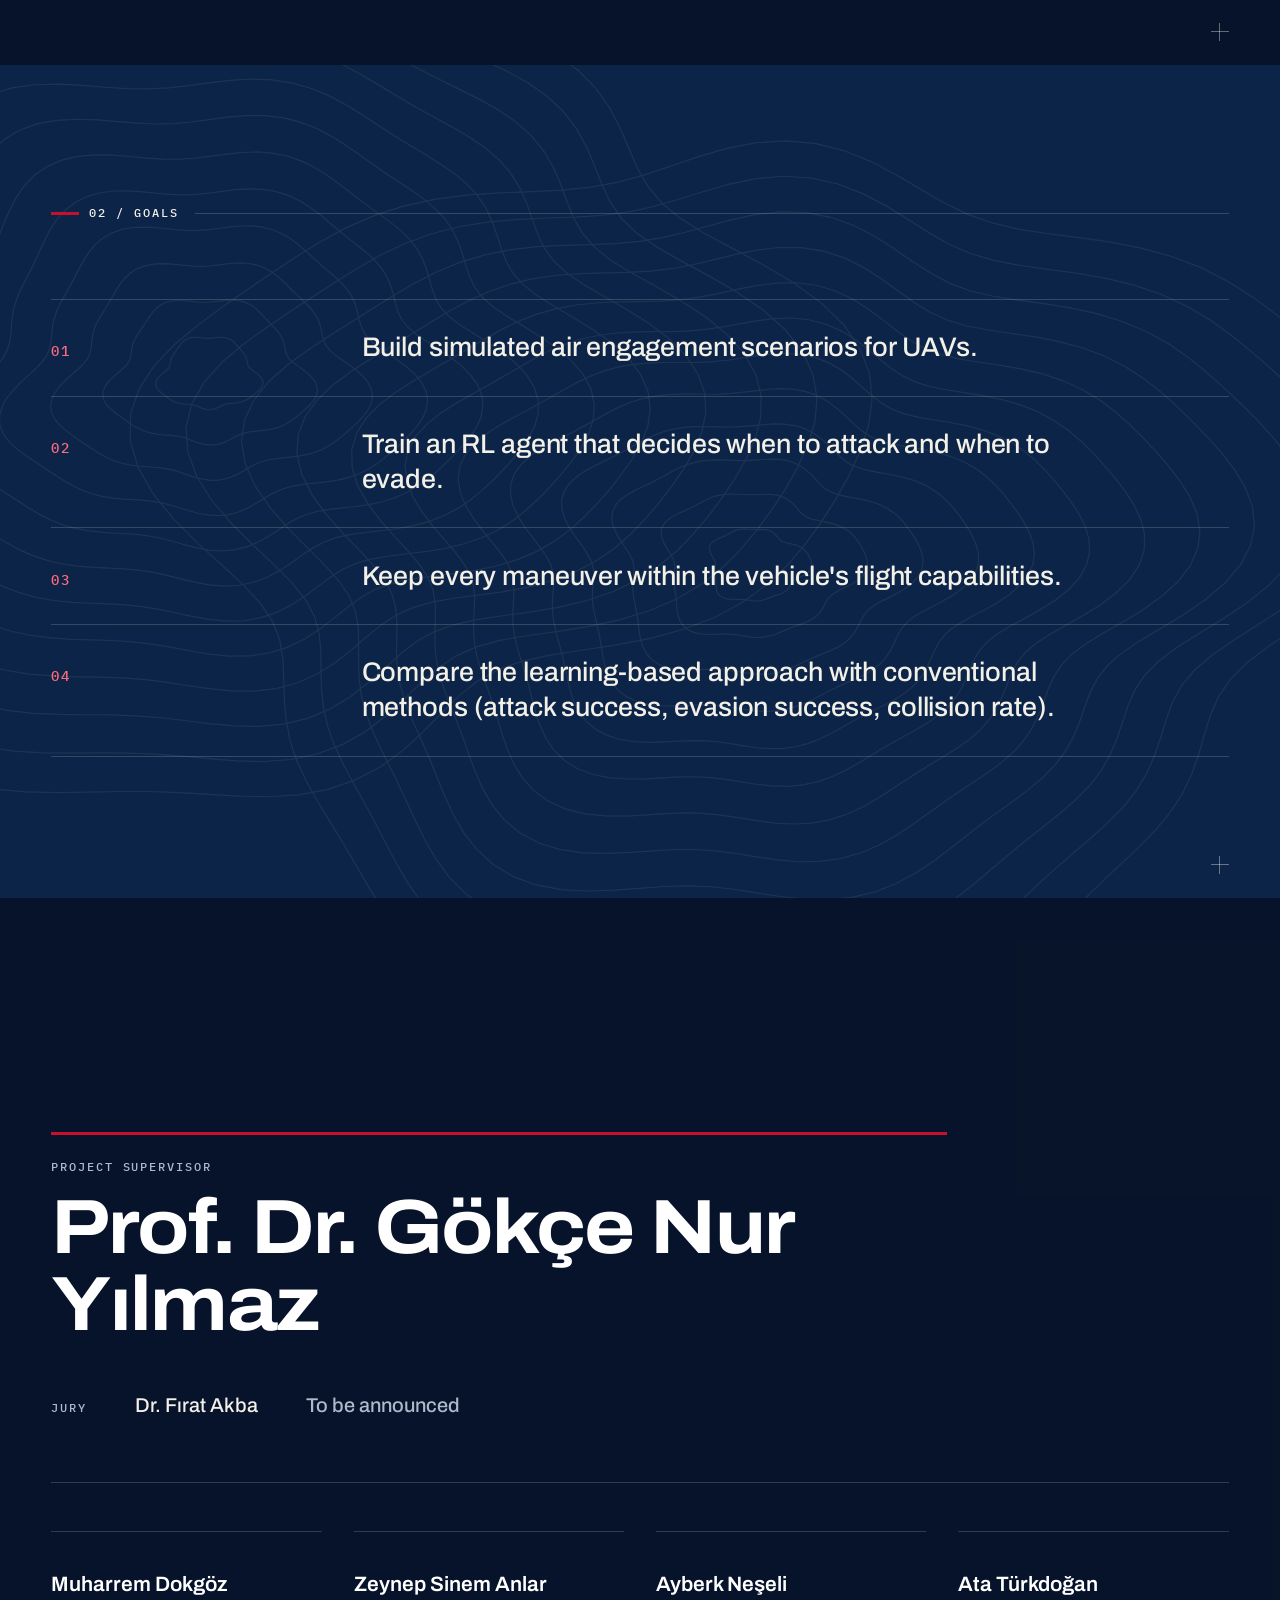
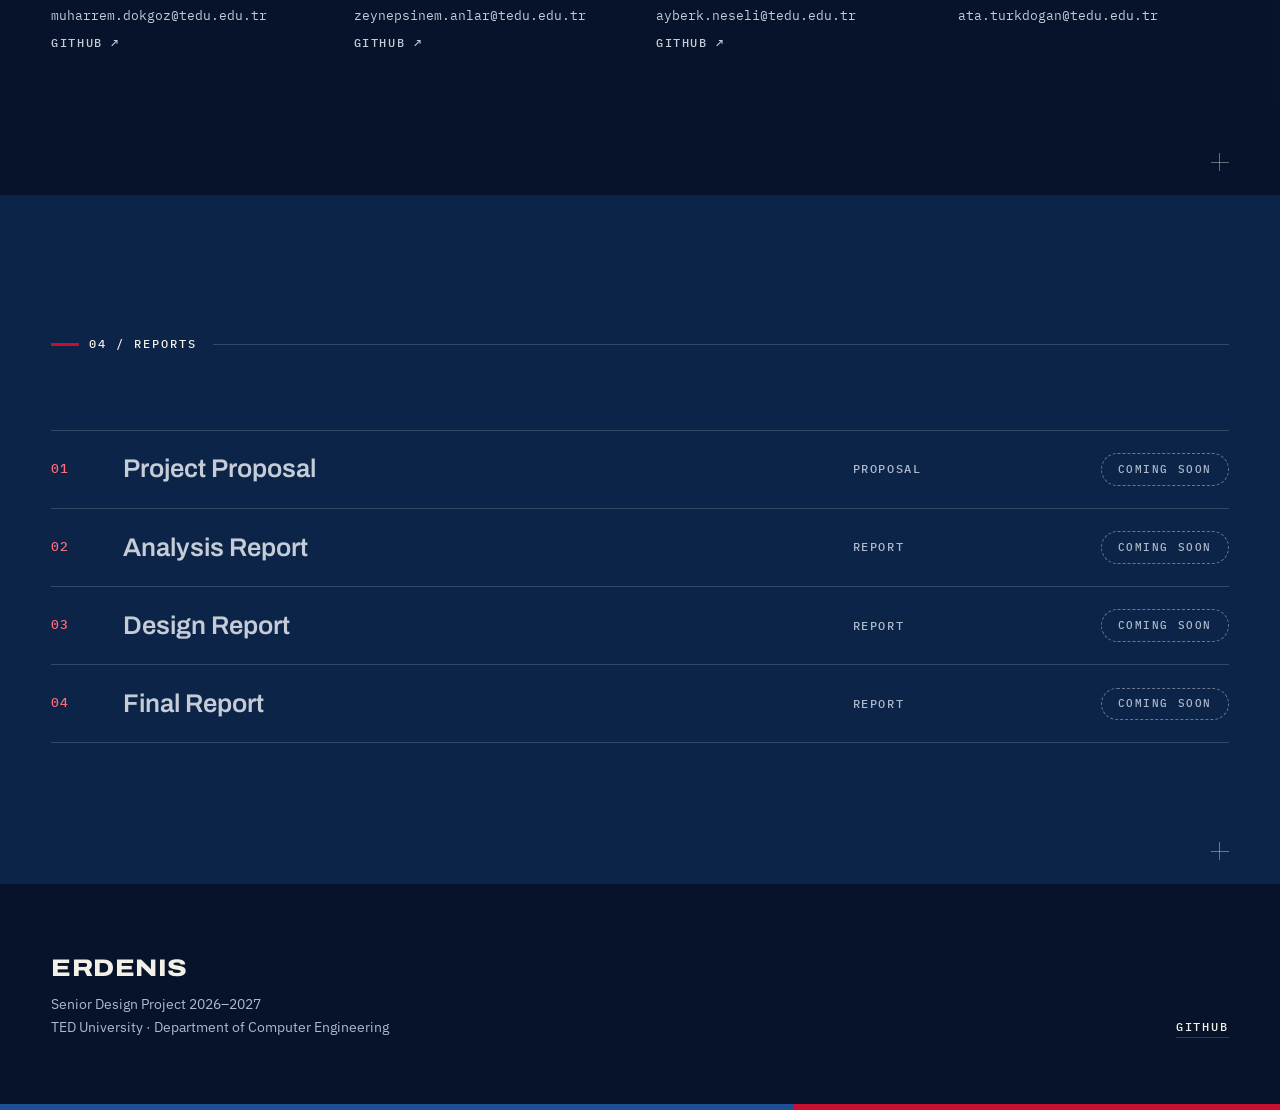
==== commit fec42720: "Restore jury; make background photo slightly more visible" ====
--- a/index.html
+++ b/index.html
@@ -85,6 +85,7 @@
       <div class="wrap">
         <header class="sec-head"><span class="label">03 / <span id="h-team" data-t="ui.sections.team"></span></span></header>
         <div class="supervisor" id="supervisor"></div>
+        <ul class="jury" id="jury"></ul>
         <ul class="people" id="people"></ul>
       </div>
     </section>
--- a/css/style.css
+++ b/css/style.css
@@ -48,8 +48,8 @@
 
 /* Site-wide background photo */
 .site-bg { position: fixed; inset: 0; z-index: -1; background: var(--navy-900); }
-.site-bg img { width: 100%; height: 100%; object-fit: cover; object-position: 50% 45%; opacity: .06; }
-.site-bg::after { content: ""; position: absolute; inset: 0; background: rgba(0, 0, 0, .6); }
+.site-bg img { width: 100%; height: 100%; object-fit: cover; object-position: 50% 45%; opacity: .09; }
+.site-bg::after { content: ""; position: absolute; inset: 0; background: rgba(0, 0, 0, .5); }
 
 /* Header */
 .site-header {
@@ -118,8 +118,8 @@
 .xh-tr { top: calc(var(--header-h) + 1rem); right: var(--gutter); }
 
 /* Sections */
-.section { position: relative; padding: clamp(4.5rem, 11vw, 9rem) 0; background: rgba(7, 20, 43, .84); }
-.section-alt { background: rgba(14, 42, 82, .82); }
+.section { position: relative; padding: clamp(4.5rem, 11vw, 9rem) 0; background: rgba(7, 20, 43, .76); }
+.section-alt { background: rgba(14, 42, 82, .74); }
 .section::after {
   content: ""; position: absolute; right: var(--gutter); bottom: 1.5rem; width: 18px; height: 18px; color: rgba(243, 240, 232, .4); pointer-events: none;
   background: linear-gradient(currentColor, currentColor) center / 1px 100% no-repeat, linear-gradient(currentColor, currentColor) center / 100% 1px no-repeat;
@@ -147,7 +147,11 @@
 /* Team */
 .supervisor { border-top: 3px solid var(--signal-red); padding-top: 1.5rem; max-width: 56rem; }
 .supervisor .name { margin-top: .9rem; font: 700 clamp(2.1rem, 6vw, 5rem)/1 var(--font-head); font-stretch: 112%; letter-spacing: -.025em; color: #fff; }
-.people { margin-top: clamp(3rem, 6vw, 5rem); display: grid; grid-template-columns: repeat(auto-fit, minmax(235px, 1fr)); gap: 2.5rem 2rem; }
+.jury { margin-top: clamp(2rem, 4vw, 3rem); display: flex; flex-wrap: wrap; gap: .75rem 3rem; align-items: baseline; padding-bottom: clamp(2.5rem, 5vw, 4rem); border-bottom: 1px solid var(--line); }
+.jury li { font: 500 1.25rem/1.3 var(--font-head); }
+.jury li.label { font: 500 .75rem/1.4 var(--font-mono); }
+.jury li.tba { color: var(--gray-400); }
+.people { margin-top: clamp(2rem, 4vw, 3rem); display: grid; grid-template-columns: repeat(auto-fit, minmax(235px, 1fr)); gap: 2.5rem 2rem; }
 .person { border-top: 1px solid var(--line); padding-top: 1.5rem; min-width: 0; }
 .person-photo { width: 6rem; height: 6rem; object-fit: cover; filter: grayscale(1); }
 .person .pname { margin-top: 1rem; font: 600 1.3rem/1.25 var(--font-head); color: #fff; }
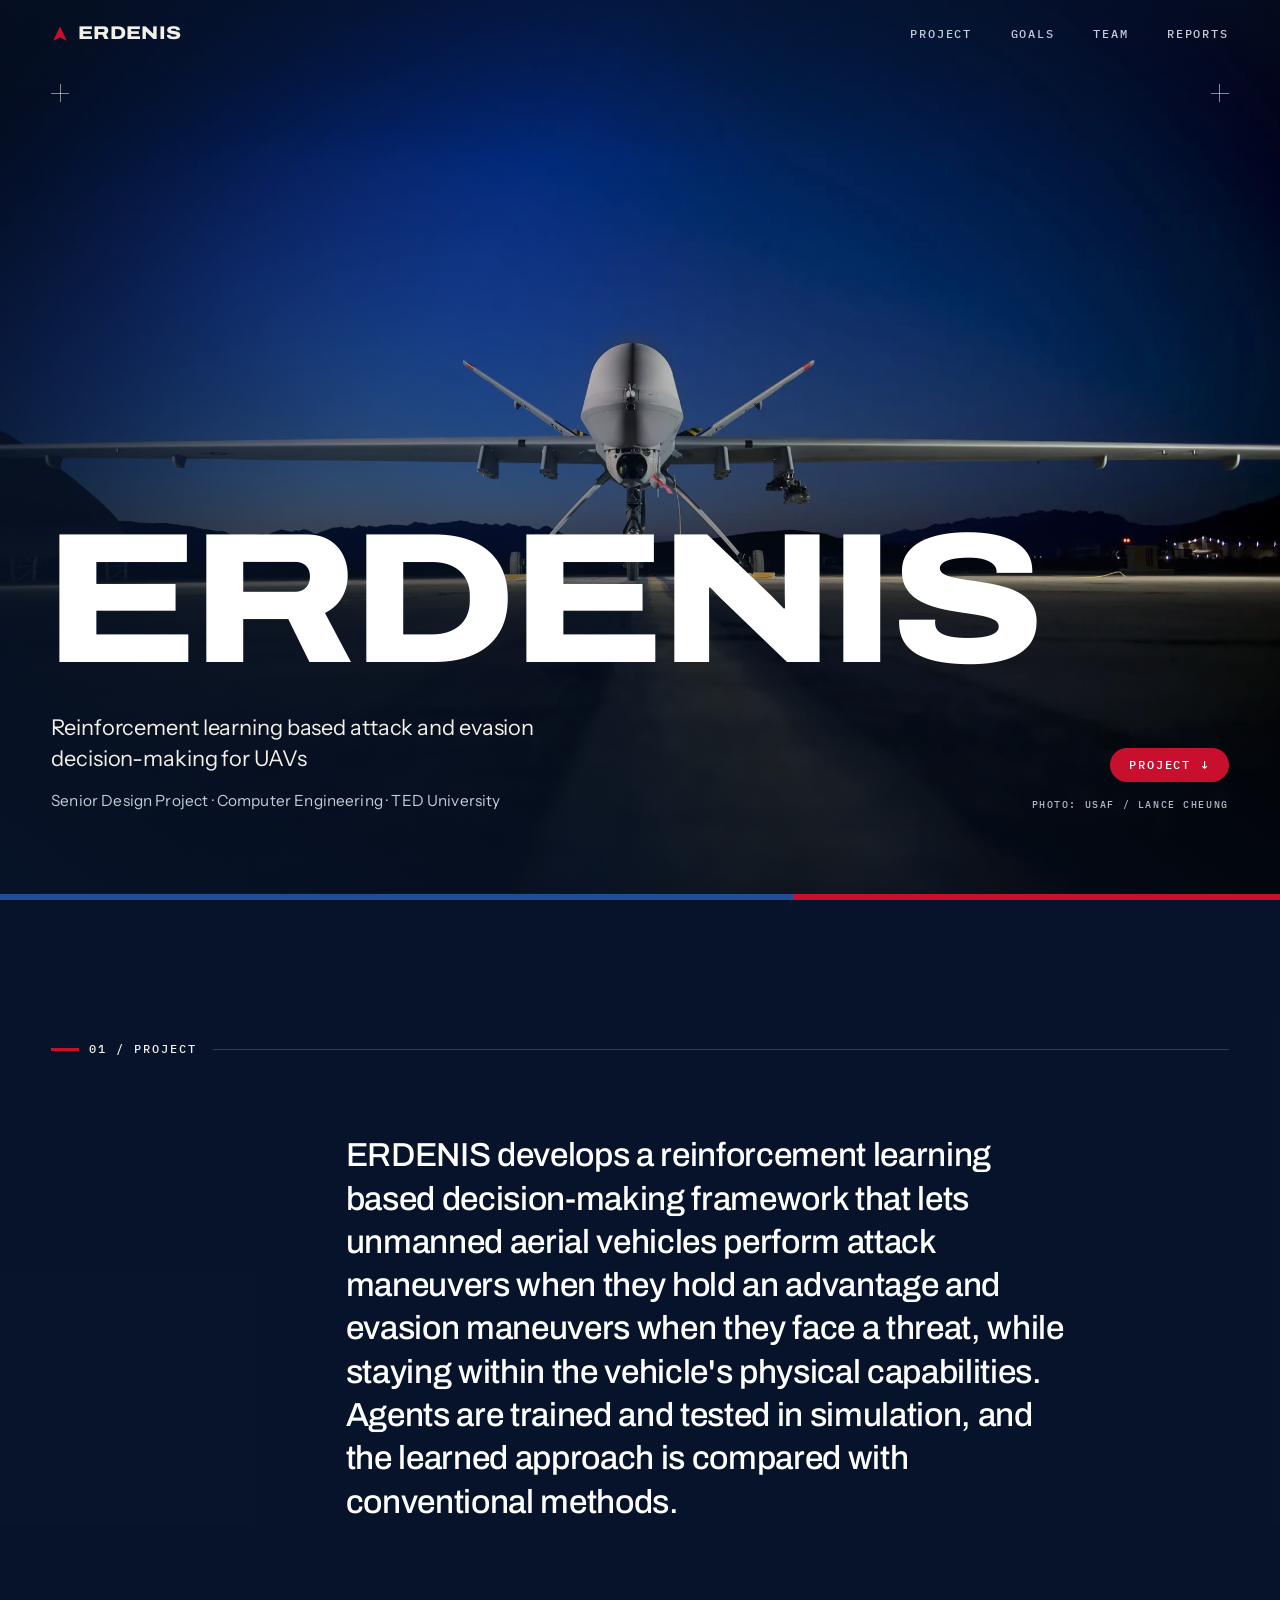
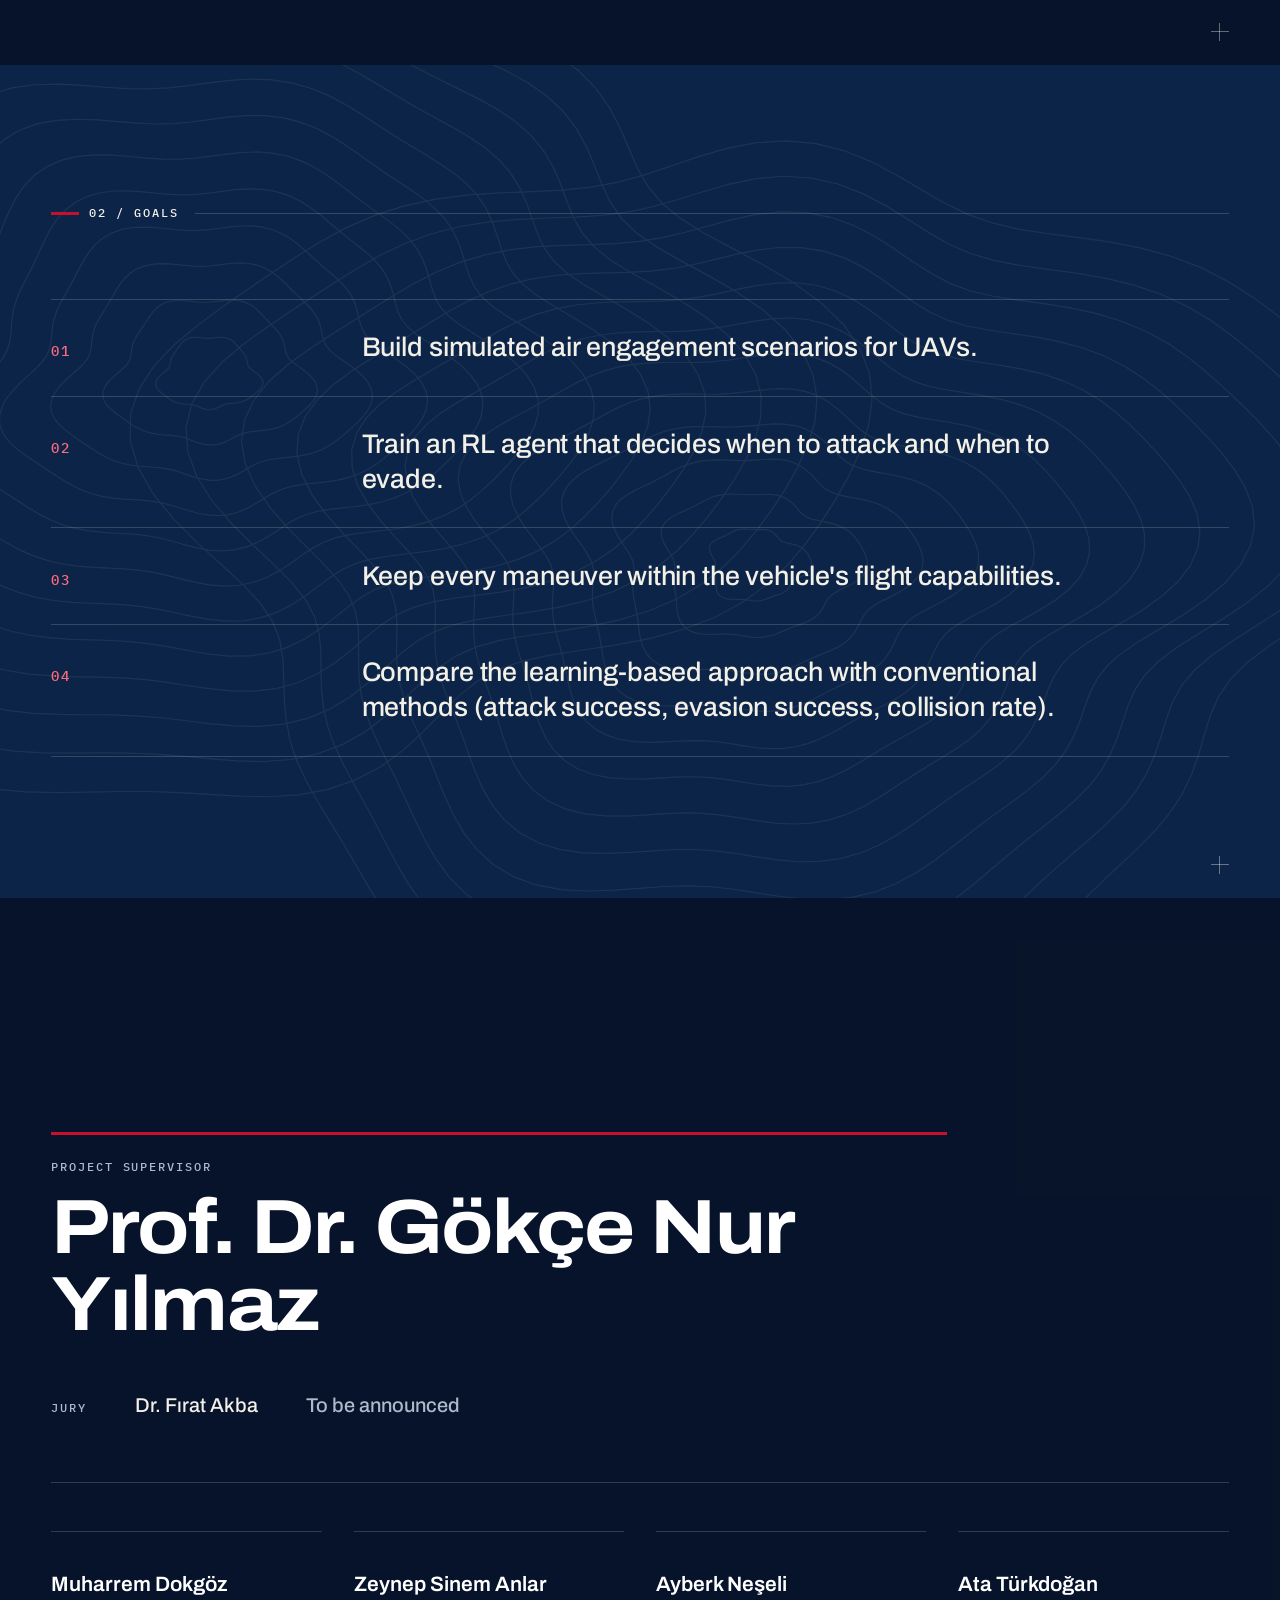
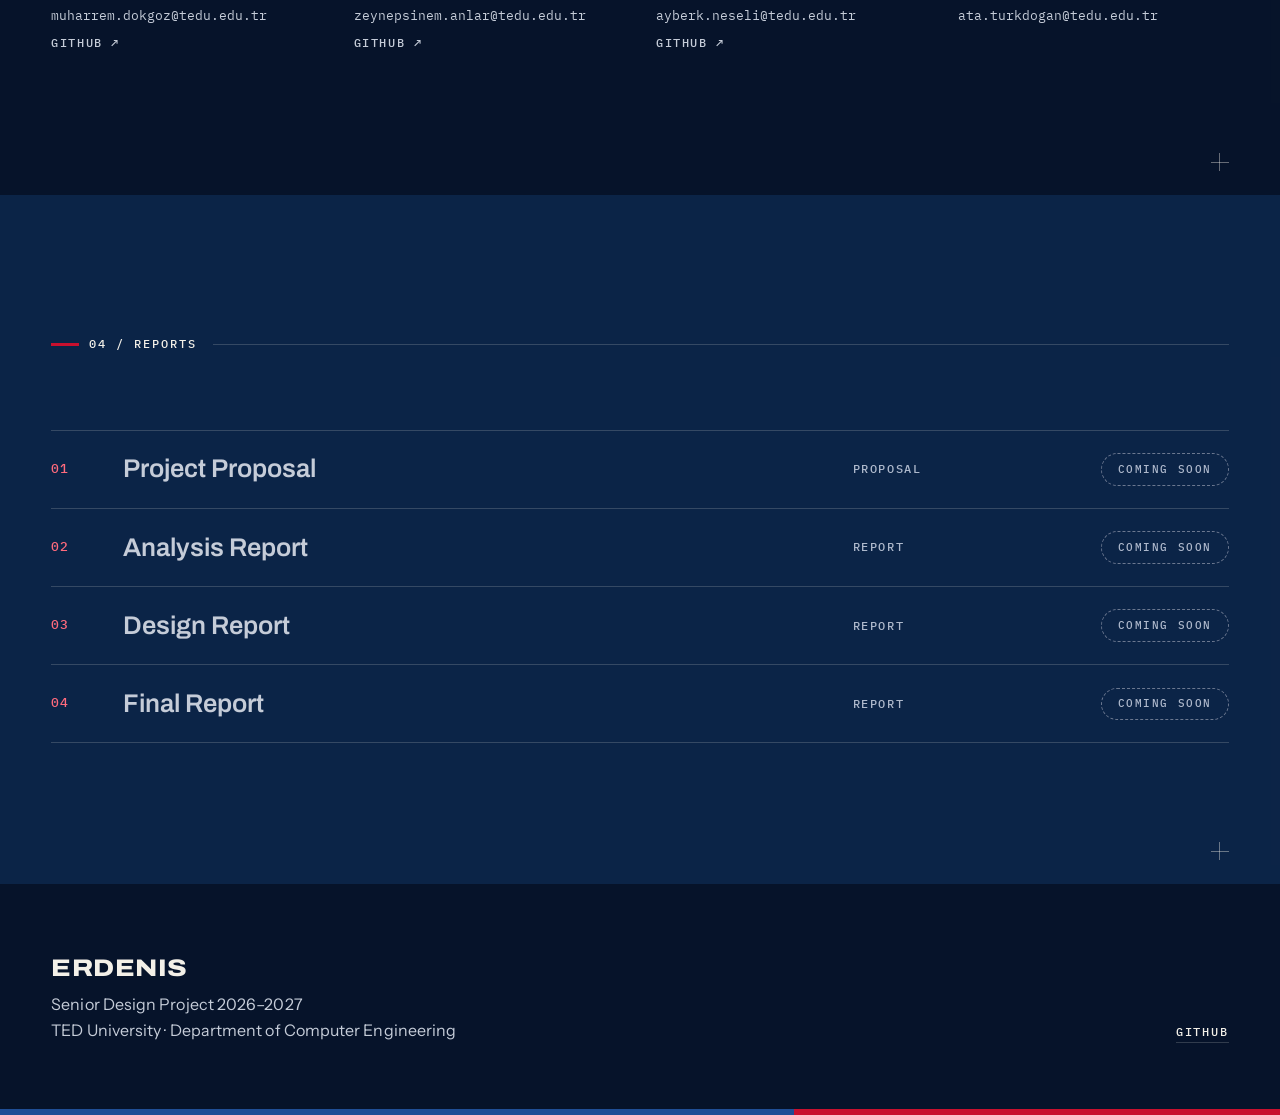
==== commit 390bc7e4: "Use Instrument Sans for hero tagline/byline and footer lines" ====
--- a/index.html
+++ b/index.html
@@ -21,7 +21,7 @@
 
   <link rel="preconnect" href="https://fonts.googleapis.com">
   <link rel="preconnect" href="https://fonts.gstatic.com" crossorigin>
-  <link rel="stylesheet" href="https://fonts.googleapis.com/css2?family=Archivo:wdth,wght@62..125,500..900&family=IBM+Plex+Mono:wght@400;500&family=IBM+Plex+Sans:wght@400;500&display=swap">
+  <link rel="stylesheet" href="https://fonts.googleapis.com/css2?family=Archivo:wdth,wght@62..125,500..900&family=IBM+Plex+Mono:wght@400;500&family=IBM+Plex+Sans:wght@400;500&family=Instrument+Sans:wght@400;500&display=swap">
   <link rel="stylesheet" href="css/style.css">
   <script>document.documentElement.classList.add('js');</script>
 </head>
@@ -58,7 +58,7 @@
       <div class="hero-copy">
         <h1 class="hero-title" data-t="hero.title"></h1>
         <p class="hero-tagline" data-t="hero.tagline"></p>
-        <p class="label hero-byline" data-t="hero.byline"></p>
+        <p class="hero-byline" data-t="hero.byline"></p>
       </div>
       <div class="hero-foot">
         <a class="pill" href="#project"><span data-t="ui.scrollCue"></span><span aria-hidden="true">↓</span></a>
--- a/css/style.css
+++ b/css/style.css
@@ -14,6 +14,7 @@
 
   --font-head: "Archivo", "Arial Narrow", Arial, sans-serif;
   --font-body: "IBM Plex Sans", system-ui, -apple-system, "Segoe UI", sans-serif;
+  --font-sub: "Instrument Sans", "IBM Plex Sans", system-ui, sans-serif;
   --font-mono: "IBM Plex Mono", ui-monospace, Consolas, monospace;
 
   --gutter: clamp(1.25rem, 4vw, 3.5rem);
@@ -98,8 +99,8 @@
   letter-spacing: -.035em; text-transform: uppercase; color: #fff;
   margin-left: -.04em;
 }
-.hero-tagline { margin-top: clamp(1.25rem, 3vw, 2.25rem); max-width: 34rem; font-size: clamp(1.05rem, 1.6vw, 1.35rem); line-height: 1.4; color: var(--paper); }
-.hero-byline { margin-top: 1rem; }
+.hero-tagline { margin-top: clamp(1.25rem, 3vw, 2.25rem); max-width: 34rem; font: 400 clamp(1.1rem, 1.7vw, 1.45rem)/1.4 var(--font-sub); letter-spacing: -.005em; color: var(--paper); }
+.hero-byline { margin-top: 1rem; font: 400 clamp(.9rem, 1.2vw, 1rem)/1.5 var(--font-sub); letter-spacing: .01em; color: var(--gray-300); }
 .hero-foot { position: absolute; right: var(--gutter); bottom: clamp(3rem, 7vw, 5.5rem); display: flex; flex-direction: column; align-items: flex-end; gap: 1rem; }
 .credit { font-size: .62rem; color: var(--gray-400); }
 .pill {
@@ -177,7 +178,7 @@
 .site-footer { position: relative; background: rgba(7, 20, 43, .96); padding: clamp(3rem, 6vw, 4.5rem) 0 clamp(3rem, 6vw, 4.5rem); }
 .foot-grid { display: flex; flex-wrap: wrap; gap: 2rem; justify-content: space-between; align-items: flex-end; }
 .foot-brand { font: 800 1.5rem/1 var(--font-head); font-stretch: 118%; letter-spacing: .02em; margin-bottom: .75rem; }
-.foot-line { font-size: .9rem; color: var(--gray-400); }
+.foot-line { font: 400 1rem/1.6 var(--font-sub); letter-spacing: .005em; color: var(--gray-300); }
 .foot-links { display: flex; gap: 1.5rem; font: 500 .72rem/1 var(--font-mono); letter-spacing: .16em; text-transform: uppercase; }
 .foot-links a { text-decoration: none; border-bottom: 1px solid var(--line); padding-bottom: .3rem; }
 .foot-links a:hover { border-color: var(--paper); }
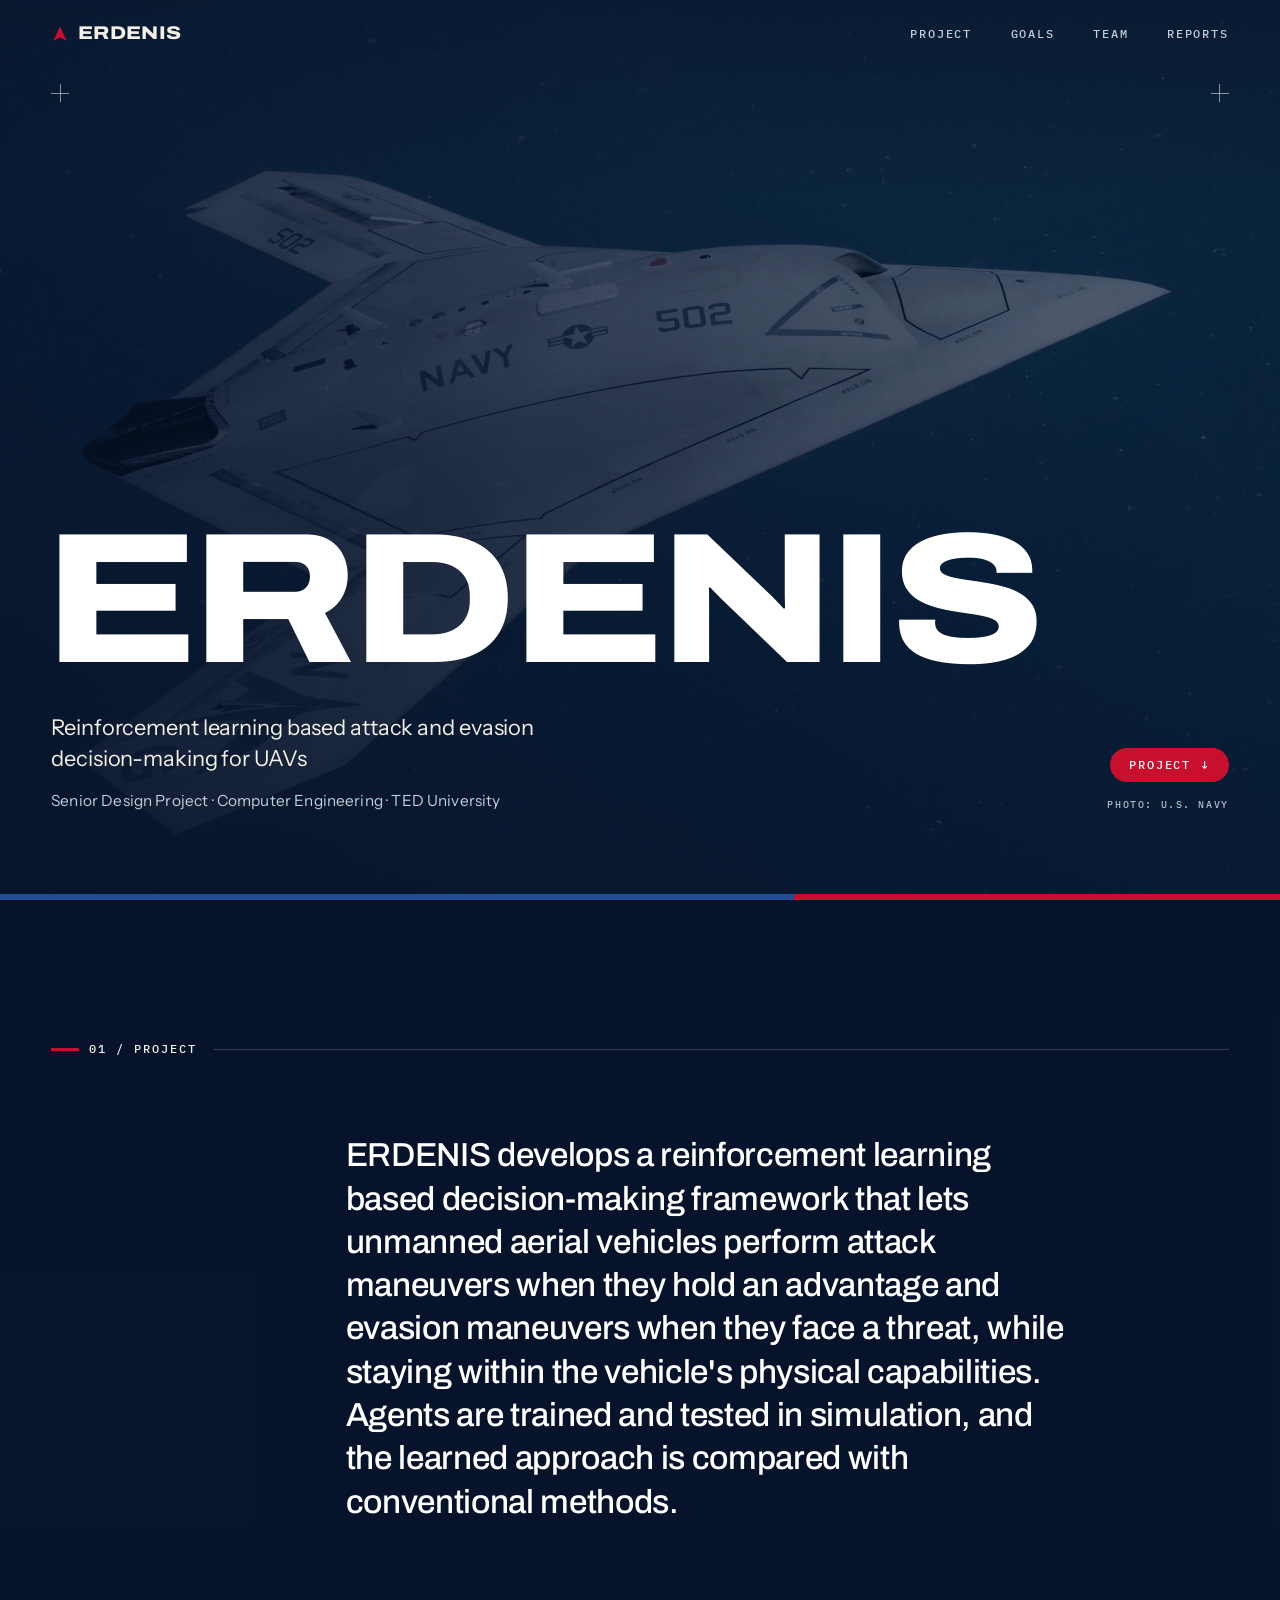
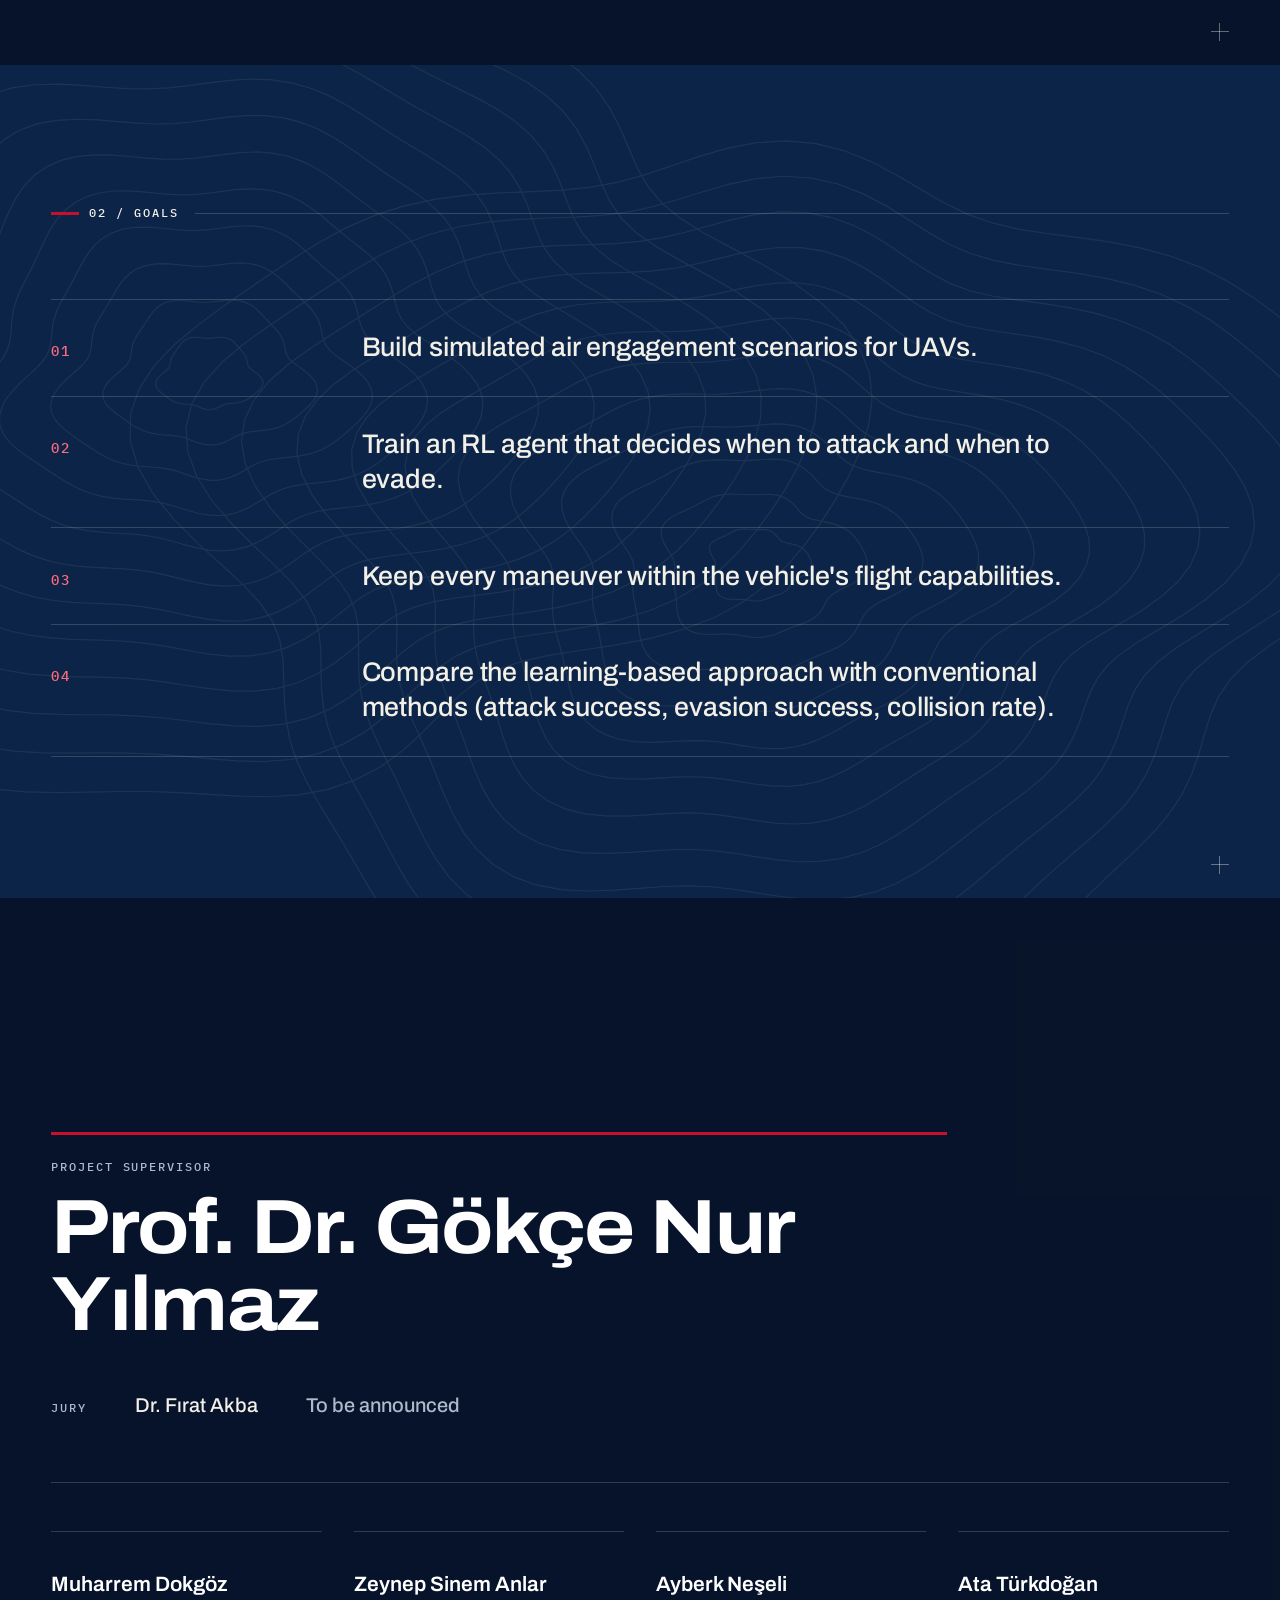
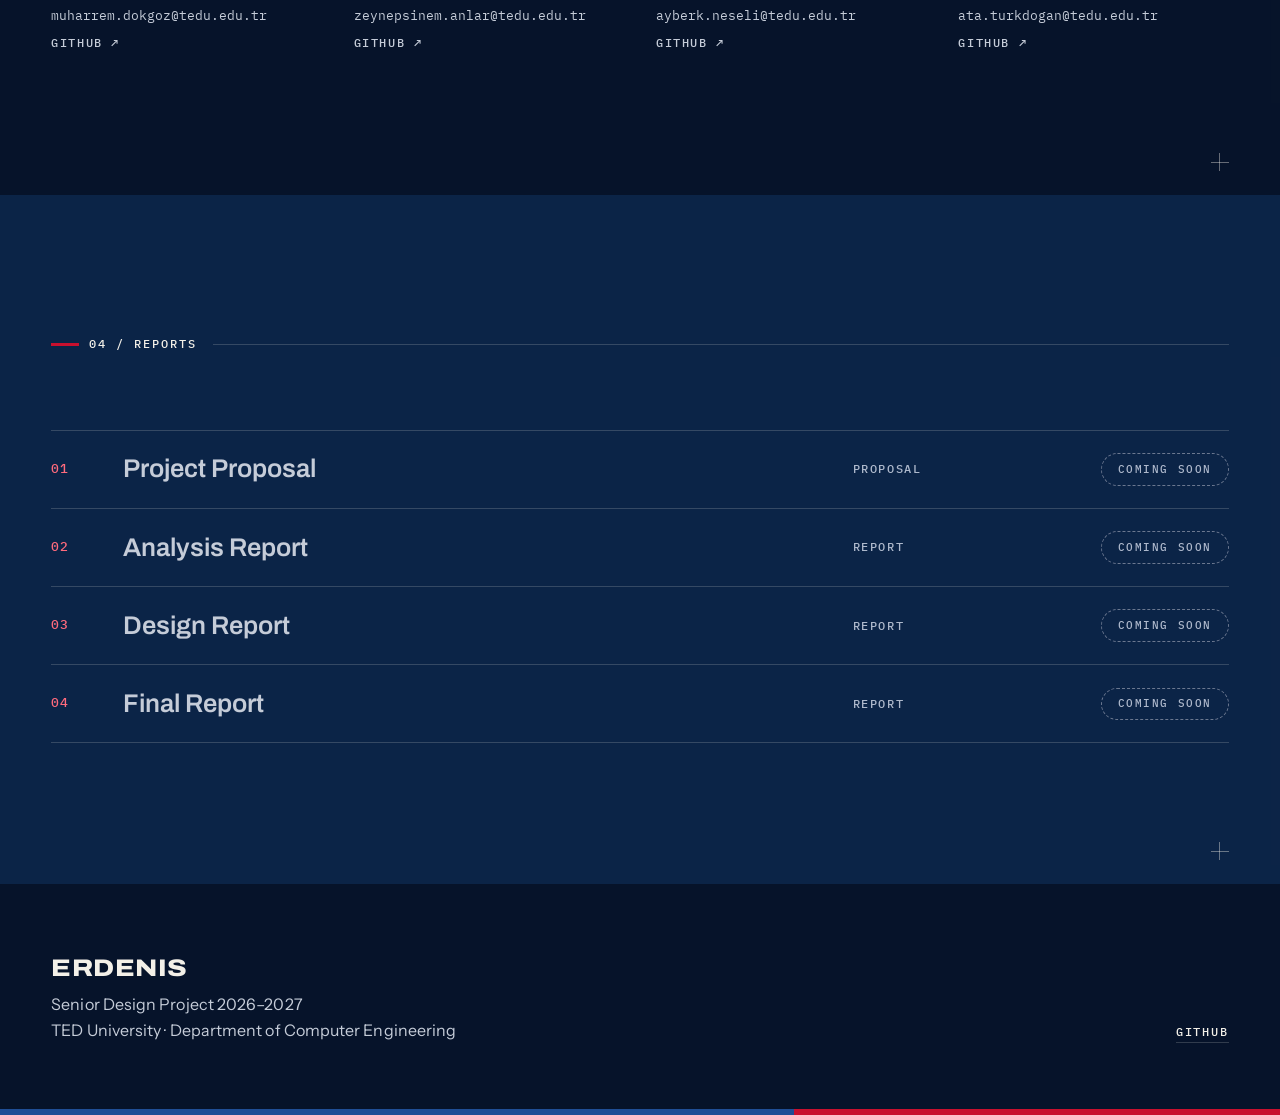
==== commit ee85e4f3: "Hero: X-47B photo with darkened cool tone; clean section URLs; split bg photo - Hero uses a public-d" ====
--- a/index.html
+++ b/index.html
@@ -26,18 +26,18 @@
   <script>document.documentElement.classList.add('js');</script>
 </head>
 <body>
-  <!-- Site-wide background photo. To swap it, replace assets/hero.jpg / hero.webp / hero-1200.jpg / hero-1200.webp (same file names). -->
+  <!-- Site-wide background photo. To swap it, replace assets/bg.jpg / bg.webp / bg-1200.jpg / bg-1200.webp (same file names). The hero photo uses assets/hero*. -->
   <div class="site-bg" aria-hidden="true">
     <picture>
-      <source type="image/webp" srcset="assets/hero-1200.webp 1200w, assets/hero.webp 2400w" sizes="100vw">
-      <img src="assets/hero.jpg" srcset="assets/hero-1200.jpg 1200w, assets/hero.jpg 2400w" sizes="100vw" width="2400" height="1548" alt="" decoding="async">
+      <source type="image/webp" srcset="assets/bg-1200.webp 1200w, assets/bg.webp 2400w" sizes="100vw">
+      <img src="assets/bg.jpg" srcset="assets/bg-1200.jpg 1200w, assets/bg.jpg 2400w" sizes="100vw" width="2400" height="1548" alt="" decoding="async">
     </picture>
   </div>
 
-  <a class="skip" href="#project">Skip to content</a>
+  <a class="skip" href="project">Skip to content</a>
 
   <header class="site-header" id="header">
-    <a class="brand" href="#top" aria-label="ERDENIS, back to top">
+    <a class="brand" href="./" aria-label="ERDENIS, back to top">
       <svg class="brand-mark" viewBox="0 0 24 24" width="18" height="18" aria-hidden="true"><path d="M12 2 21 21 12 16.5 3 21Z" fill="currentColor"/></svg>
       <span>ERDENIS</span>
     </a>
@@ -51,7 +51,7 @@
         <picture>
           <source type="image/webp" srcset="assets/hero-1200.webp 1200w, assets/hero.webp 2400w" sizes="100vw">
           <img src="assets/hero.jpg" srcset="assets/hero-1200.jpg 1200w, assets/hero.jpg 2400w" sizes="100vw" width="2400" height="1548" fetchpriority="high" decoding="async"
-               alt="An MQ-9 Reaper unmanned aircraft facing the camera on a flight line at dusk">
+               alt="A U.S. Navy X-47B unmanned combat aircraft flying over the ocean">
           </picture>
       </div>
       <span class="xh xh-tl" aria-hidden="true"></span><span class="xh xh-tr" aria-hidden="true"></span>
@@ -61,7 +61,7 @@
         <p class="hero-byline" data-t="hero.byline"></p>
       </div>
       <div class="hero-foot">
-        <a class="pill" href="#project"><span data-t="ui.scrollCue"></span><span aria-hidden="true">↓</span></a>
+        <a class="pill" href="project"><span data-t="ui.scrollCue"></span><span aria-hidden="true">↓</span></a>
         <span class="label credit" data-t="ui.photoCredit"></span>
       </div>
       <div class="stripe" aria-hidden="true"></div>
--- a/css/style.css
+++ b/css/style.css
@@ -49,7 +49,7 @@
 
 /* Site-wide background photo */
 .site-bg { position: fixed; inset: 0; z-index: -1; background: var(--navy-900); }
-.site-bg img { width: 100%; height: 100%; object-fit: cover; object-position: 50% 45%; opacity: .09; }
+.site-bg img { width: 100%; height: 100%; object-fit: cover; object-position: 50% 45%; opacity: .09; filter: saturate(.7) hue-rotate(-6deg) brightness(.62) contrast(1.05); }
 .site-bg::after { content: ""; position: absolute; inset: 0; background: rgba(0, 0, 0, .5); }
 
 /* Header */
@@ -86,12 +86,14 @@
 /* Hero */
 .hero { position: relative; min-height: 100vh; min-height: 100svh; display: flex; flex-direction: column; justify-content: flex-end; padding: 0 var(--gutter) clamp(3rem, 7vw, 5.5rem); overflow: hidden; }
 .hero-photo { position: absolute; inset: 0; z-index: 0; }
-.hero-photo img { width: 100%; height: 100%; object-fit: cover; object-position: 50% 38%; }
+.hero-photo img { width: 100%; height: 100%; object-fit: cover; object-position: 50% 38%; filter: saturate(.7) hue-rotate(-6deg) brightness(.62) contrast(1.05); }
+.hero-photo::after { content: ""; position: absolute; inset: 0; background: #16335F; mix-blend-mode: color; opacity: .55; pointer-events: none; }
 .hero::before {
   content: ""; position: absolute; inset: 0; z-index: 1;
   background:
-    linear-gradient(to top right, rgba(7, 20, 43, .92) 0%, rgba(7, 20, 43, .55) 38%, rgba(7, 20, 43, 0) 70%),
-    linear-gradient(to bottom, rgba(7, 20, 43, .55) 0, rgba(7, 20, 43, 0) 18%);
+    linear-gradient(to top right, rgba(7, 20, 43, .94) 0%, rgba(7, 20, 43, .6) 40%, rgba(7, 20, 43, .1) 72%),
+    linear-gradient(to bottom, rgba(7, 20, 43, .6) 0, rgba(7, 20, 43, 0) 22%),
+    rgba(4, 10, 22, .32);
 }
 .hero-copy, .hero-foot { position: relative; z-index: 2; }
 .hero-title {
@@ -204,7 +206,7 @@
   .r-actions { grid-column: 2; justify-content: flex-start; }
   .hero-foot { position: relative; right: auto; bottom: auto; flex-direction: row; justify-content: space-between; align-items: center; width: 100%; margin-top: 2rem; }
   .hero { padding-bottom: 3rem; }
-  .hero-photo img { object-position: 50% 30%; }
+  .hero-photo img { object-position: 22% 30%; }
 }
 
 @media (prefers-reduced-motion: reduce) {
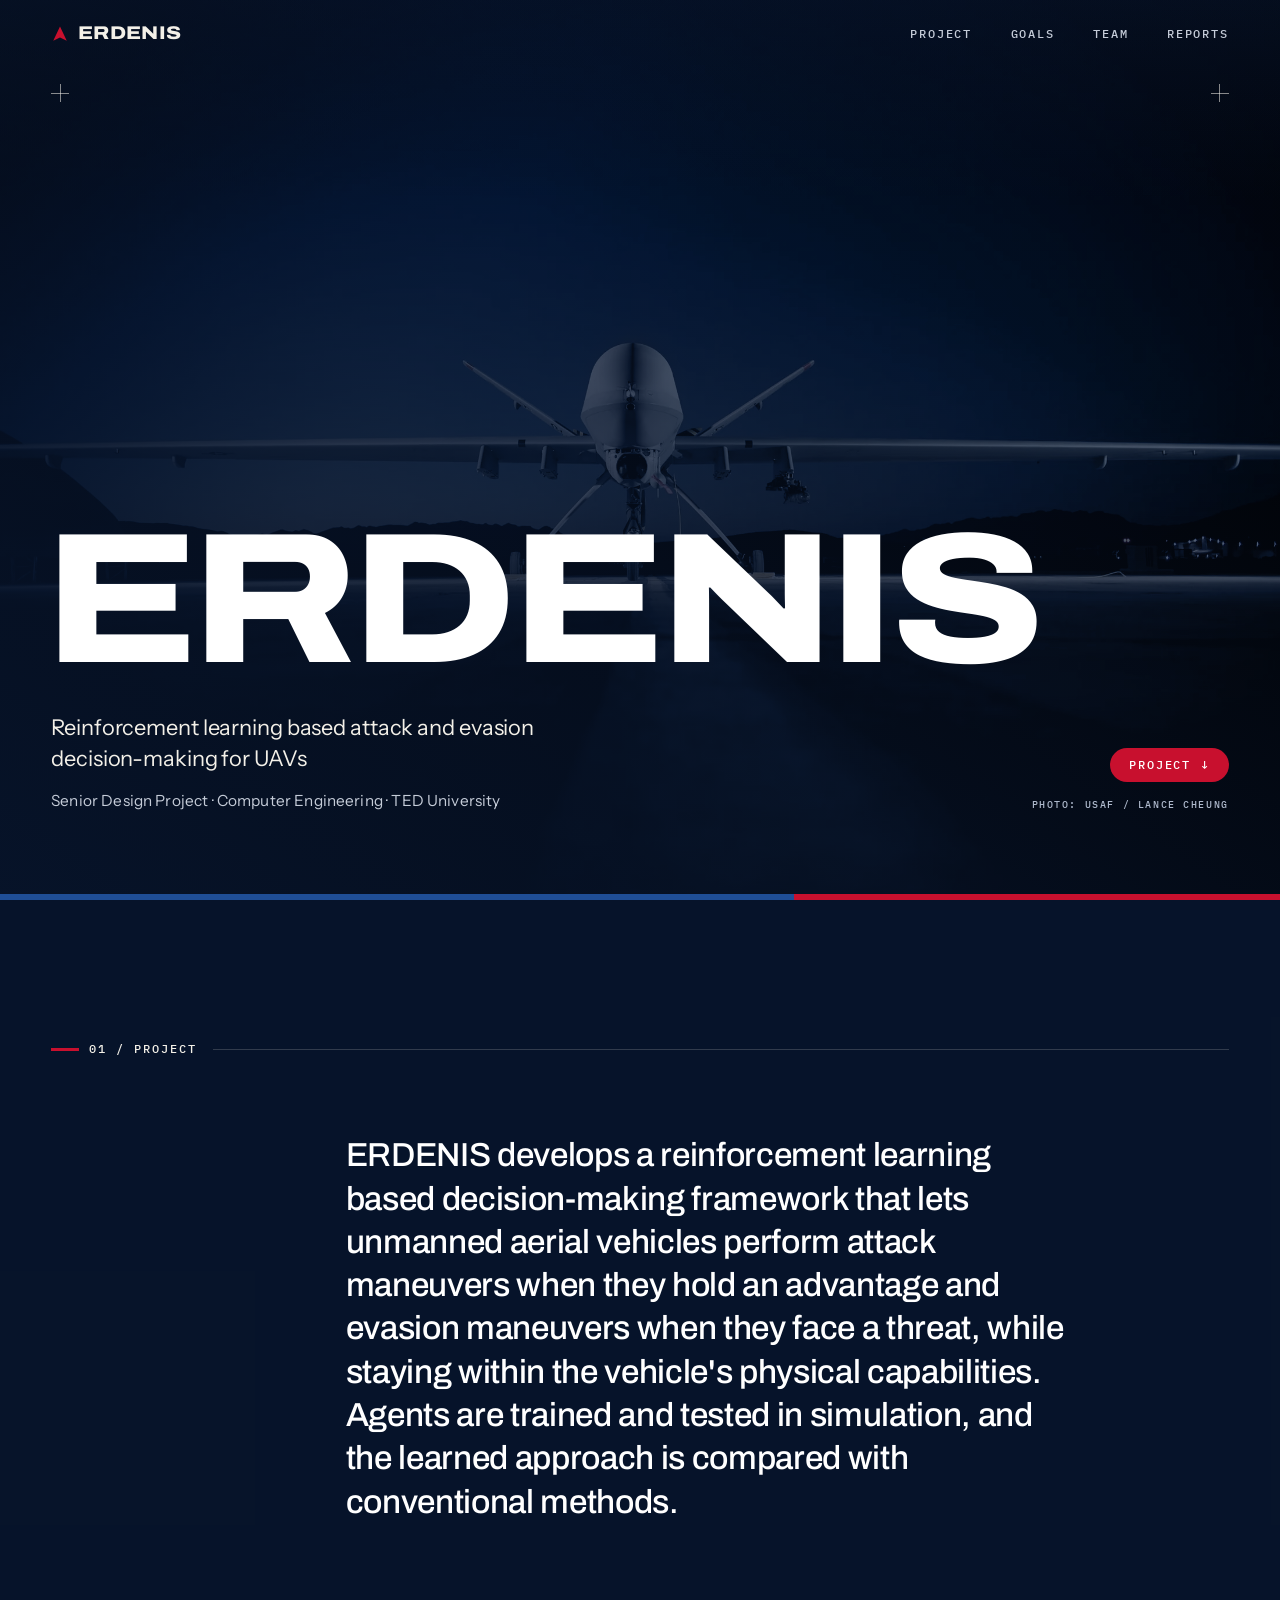
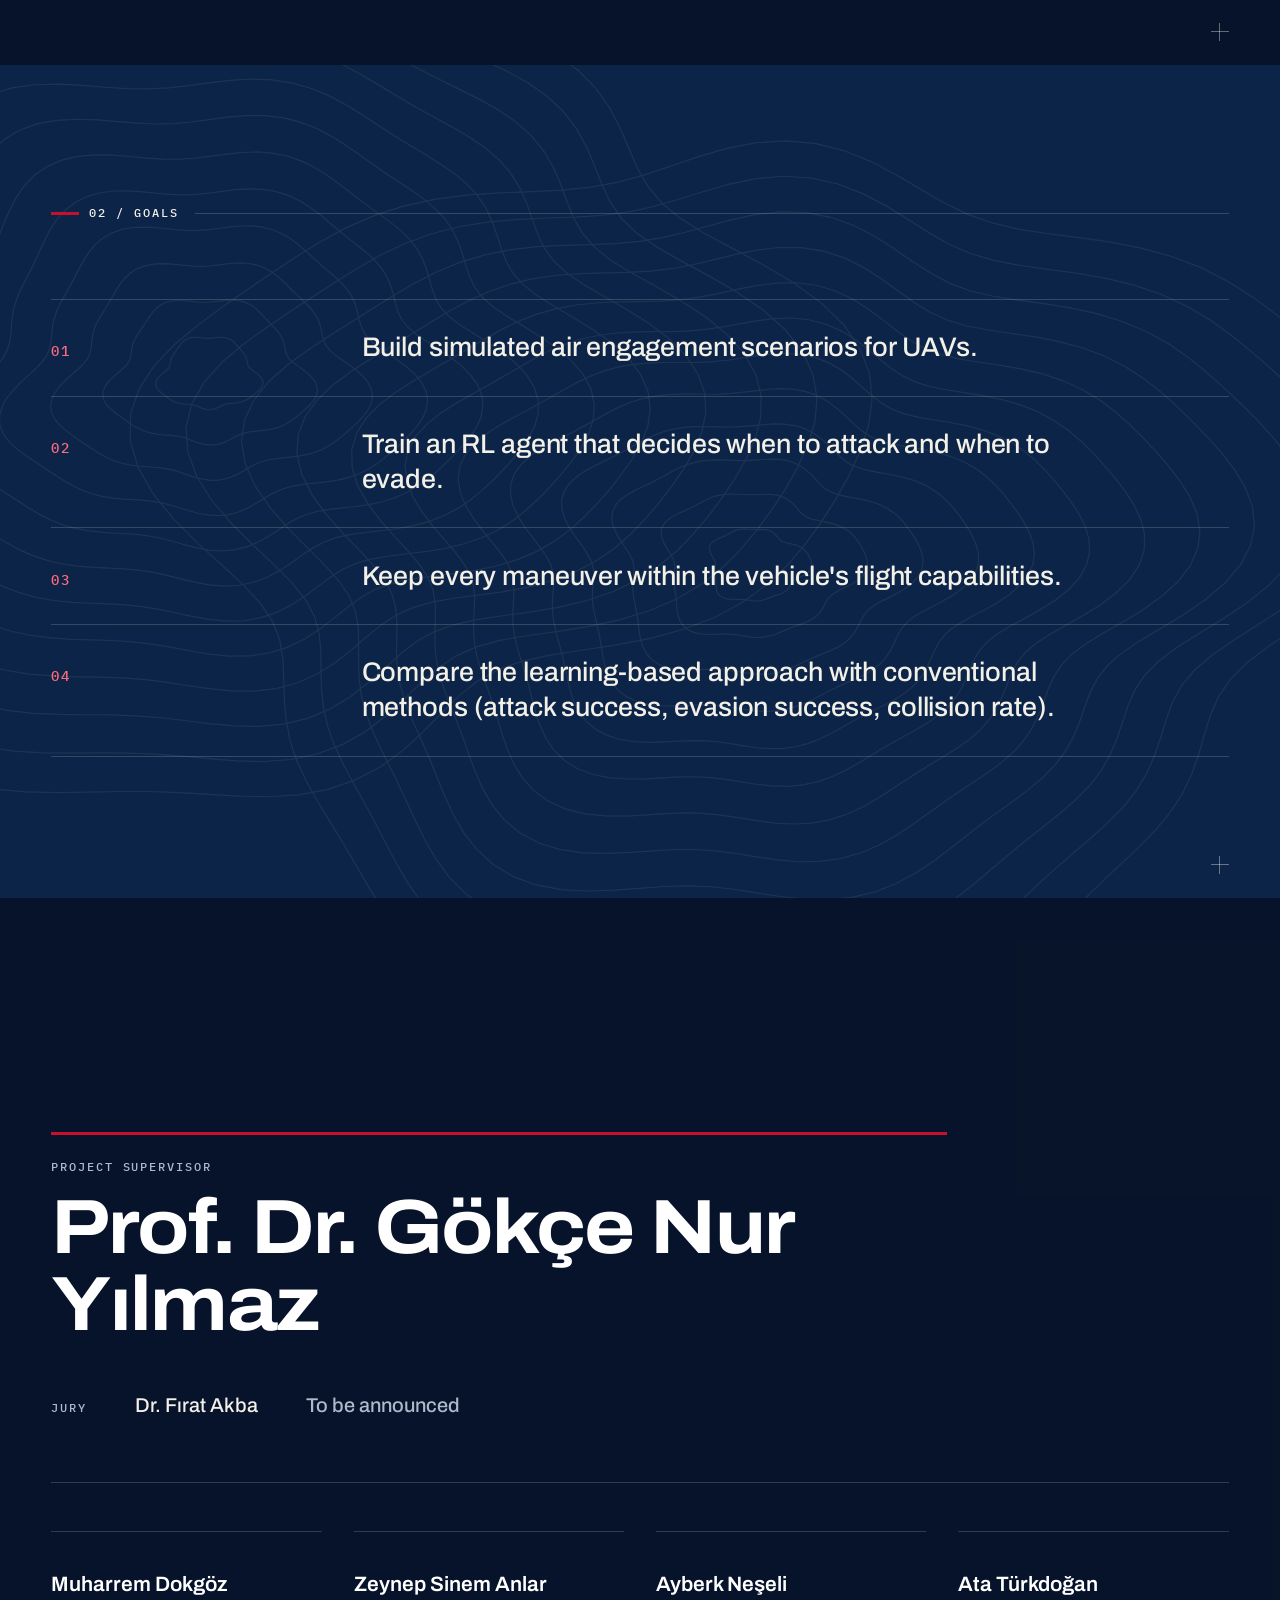
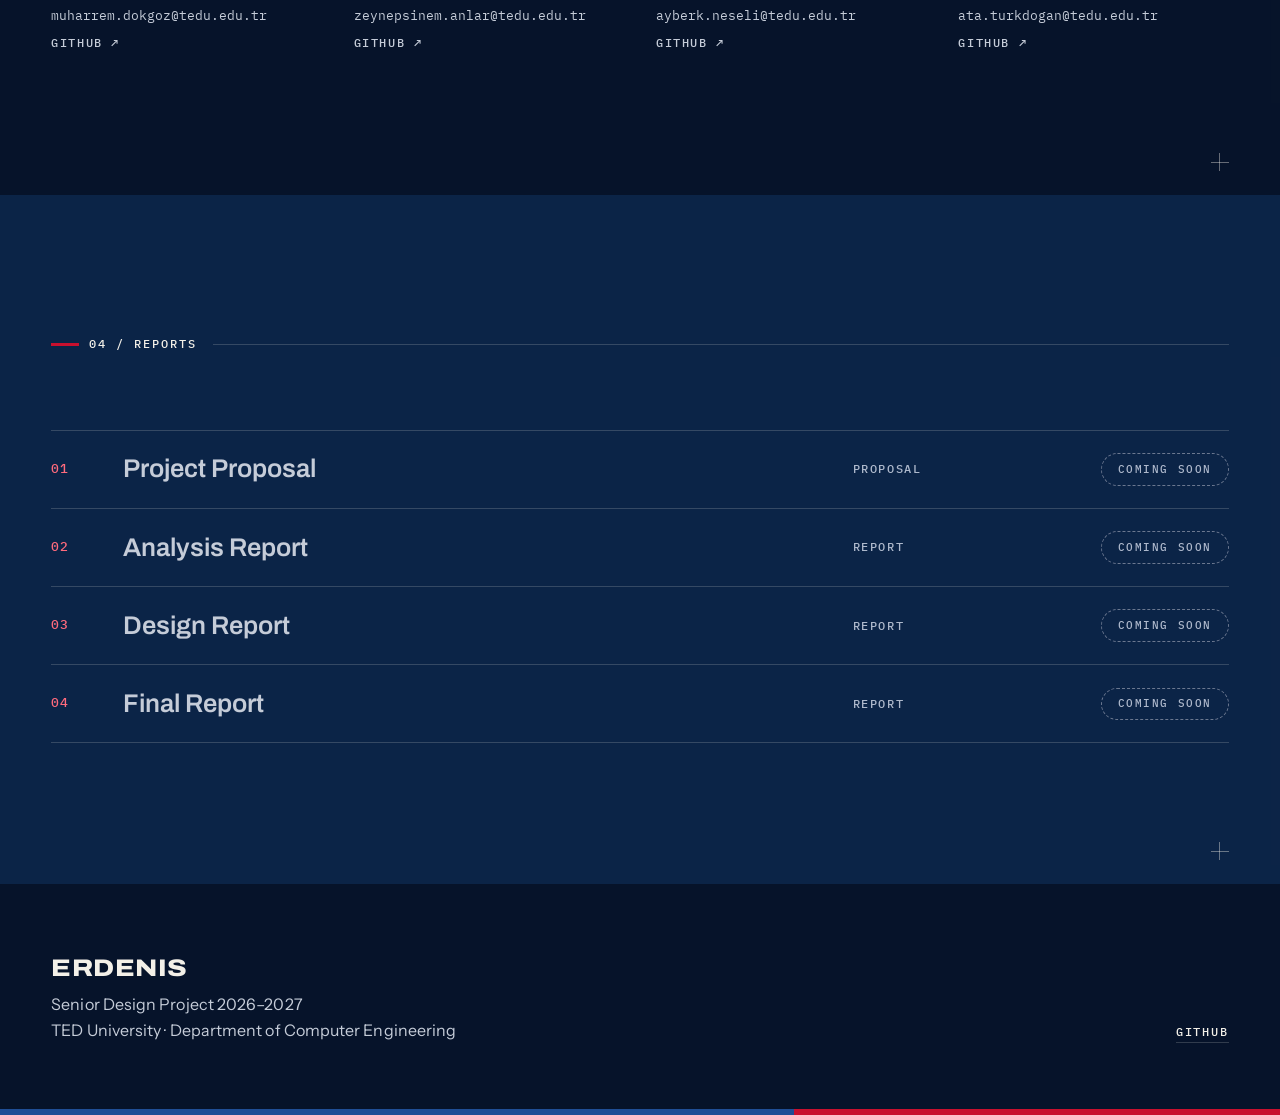
==== commit 05ac6f21: "Use the Reaper photo for the hero again (darkened, cooled); drop X-47B and split bg files Co-Authore" ====
--- a/index.html
+++ b/index.html
@@ -26,11 +26,11 @@
   <script>document.documentElement.classList.add('js');</script>
 </head>
 <body>
-  <!-- Site-wide background photo. To swap it, replace assets/bg.jpg / bg.webp / bg-1200.jpg / bg-1200.webp (same file names). The hero photo uses assets/hero*. -->
+  <!-- Site-wide background photo. To swap it, replace assets/hero.jpg / hero.webp / hero-1200.jpg / hero-1200.webp (same file names); the hero shows the same photo. -->
   <div class="site-bg" aria-hidden="true">
     <picture>
-      <source type="image/webp" srcset="assets/bg-1200.webp 1200w, assets/bg.webp 2400w" sizes="100vw">
-      <img src="assets/bg.jpg" srcset="assets/bg-1200.jpg 1200w, assets/bg.jpg 2400w" sizes="100vw" width="2400" height="1548" alt="" decoding="async">
+      <source type="image/webp" srcset="assets/hero-1200.webp 1200w, assets/hero.webp 2400w" sizes="100vw">
+      <img src="assets/hero.jpg" srcset="assets/hero-1200.jpg 1200w, assets/hero.jpg 2400w" sizes="100vw" width="2400" height="1548" alt="" decoding="async">
     </picture>
   </div>
 
@@ -51,7 +51,7 @@
         <picture>
           <source type="image/webp" srcset="assets/hero-1200.webp 1200w, assets/hero.webp 2400w" sizes="100vw">
           <img src="assets/hero.jpg" srcset="assets/hero-1200.jpg 1200w, assets/hero.jpg 2400w" sizes="100vw" width="2400" height="1548" fetchpriority="high" decoding="async"
-               alt="A U.S. Navy X-47B unmanned combat aircraft flying over the ocean">
+               alt="An MQ-9 Reaper unmanned aircraft facing the camera on a flight line at dusk">
           </picture>
       </div>
       <span class="xh xh-tl" aria-hidden="true"></span><span class="xh xh-tr" aria-hidden="true"></span>
--- a/css/style.css
+++ b/css/style.css
@@ -206,7 +206,7 @@
   .r-actions { grid-column: 2; justify-content: flex-start; }
   .hero-foot { position: relative; right: auto; bottom: auto; flex-direction: row; justify-content: space-between; align-items: center; width: 100%; margin-top: 2rem; }
   .hero { padding-bottom: 3rem; }
-  .hero-photo img { object-position: 22% 30%; }
+  .hero-photo img { object-position: 50% 30%; }
 }
 
 @media (prefers-reduced-motion: reduce) {
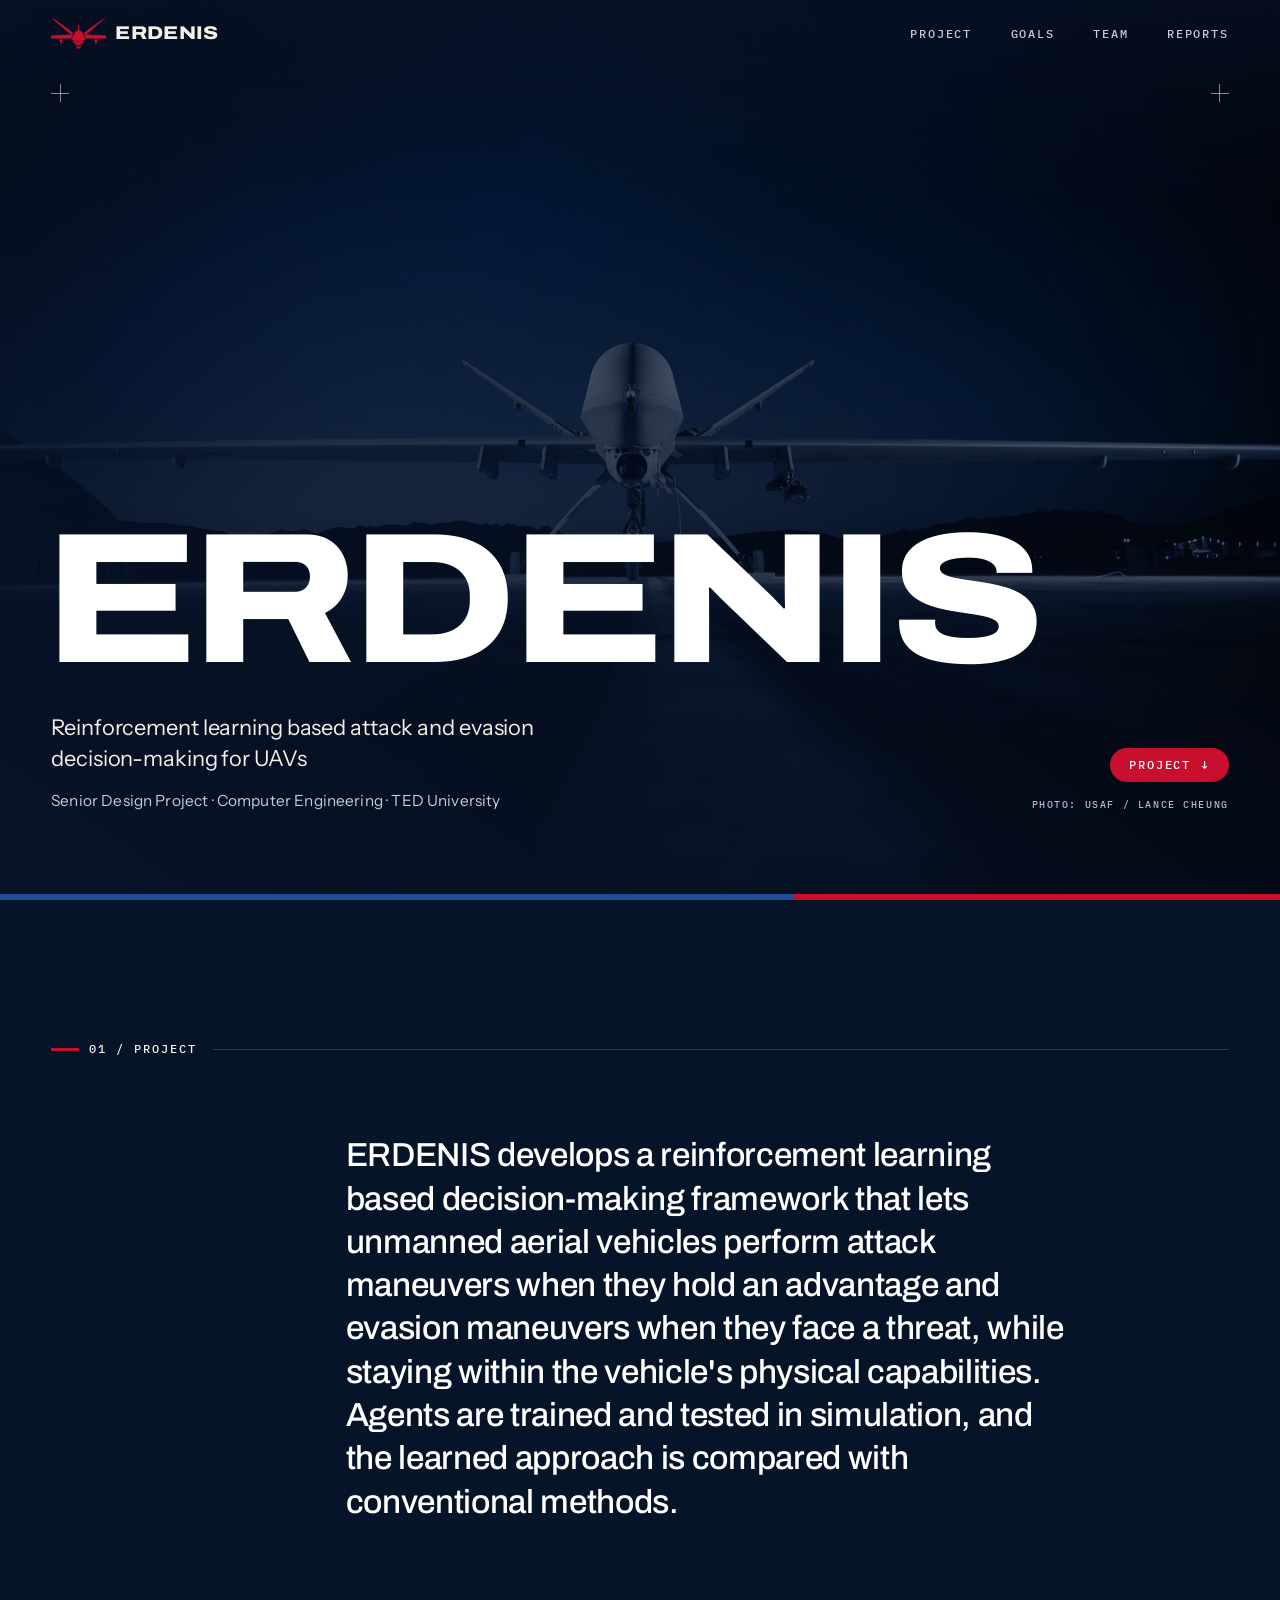
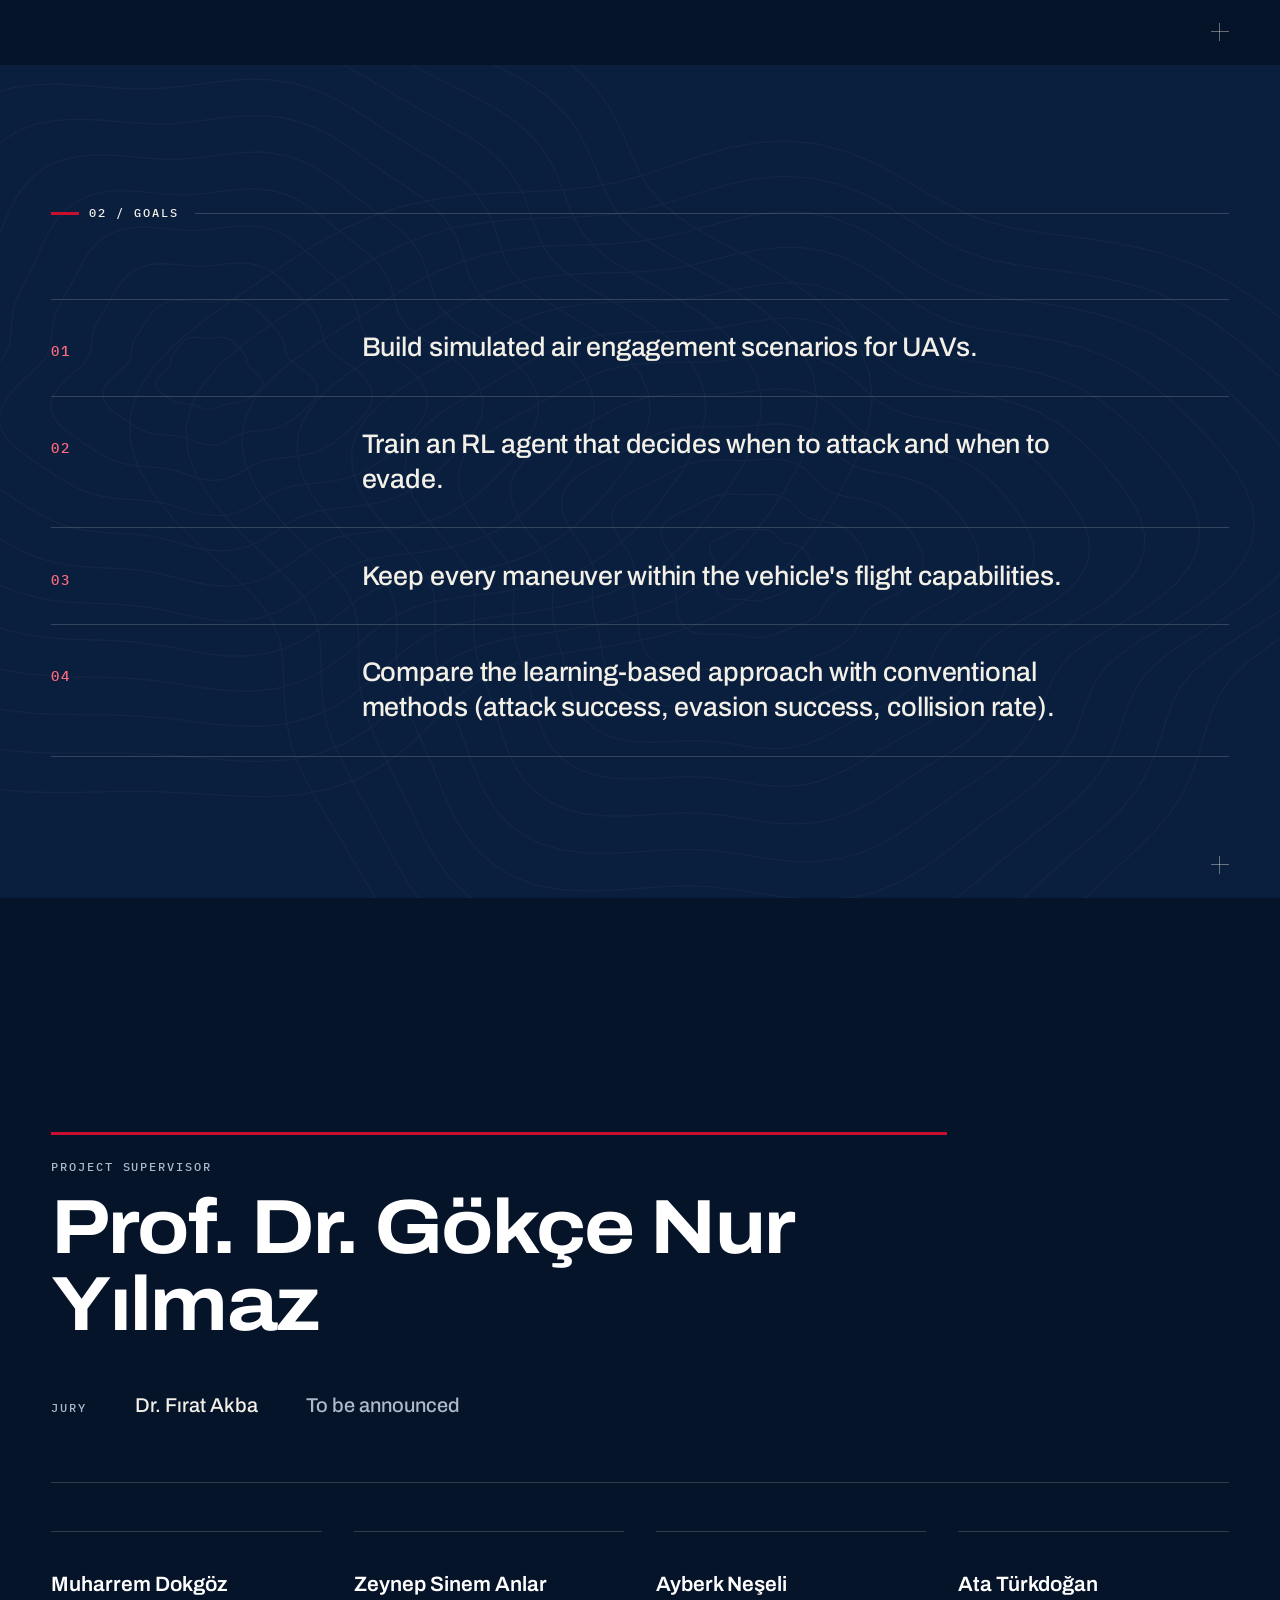
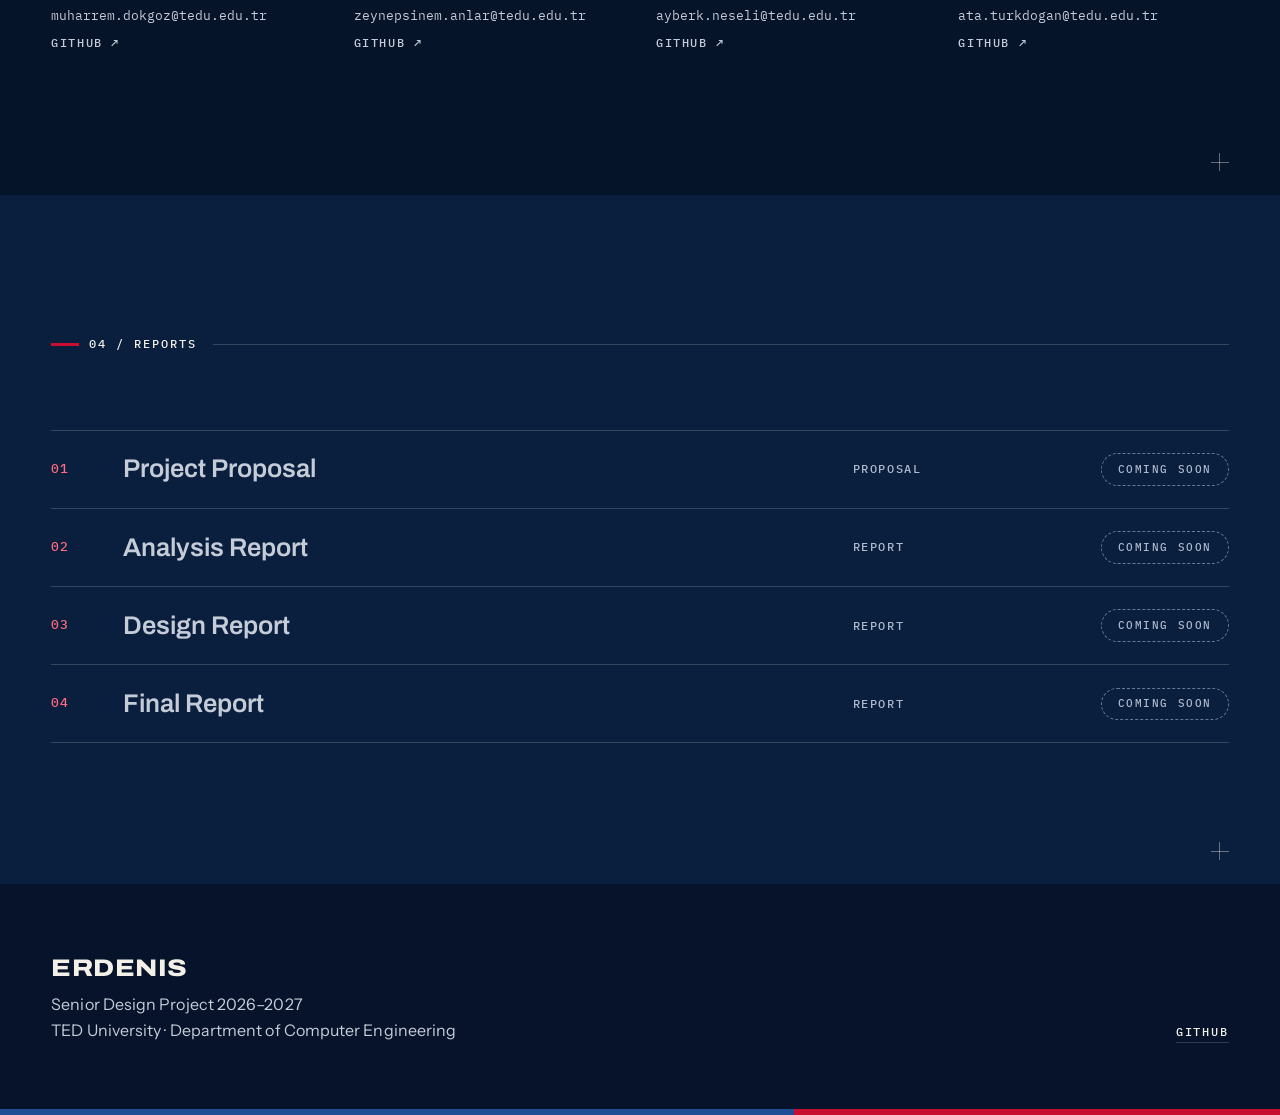
==== commit 1307ae74: "Header: replace arrow mark with red UAV silhouette logo Co-Authored-By: Claude Sonnet 5.5 <noreply@a" ====
--- a/index.html
+++ b/index.html
@@ -38,7 +38,7 @@
 
   <header class="site-header" id="header">
     <a class="brand" href="./" aria-label="ERDENIS, back to top">
-      <svg class="brand-mark" viewBox="0 0 24 24" width="18" height="18" aria-hidden="true"><path d="M12 2 21 21 12 16.5 3 21Z" fill="currentColor"/></svg>
+      <img class="brand-mark" src="assets/logo.png" width="300" height="165" alt="">
       <span>ERDENIS</span>
     </a>
     <nav class="nav" id="nav" aria-label="Primary"></nav>
--- a/css/style.css
+++ b/css/style.css
@@ -49,8 +49,8 @@
 
 /* Site-wide background photo */
 .site-bg { position: fixed; inset: 0; z-index: -1; background: var(--navy-900); }
-.site-bg img { width: 100%; height: 100%; object-fit: cover; object-position: 50% 45%; opacity: .09; filter: saturate(.7) hue-rotate(-6deg) brightness(.62) contrast(1.05); }
-.site-bg::after { content: ""; position: absolute; inset: 0; background: rgba(0, 0, 0, .5); }
+.site-bg img { width: 100%; height: 100%; object-fit: cover; object-position: 50% 45%; opacity: .17; filter: saturate(.7) hue-rotate(-6deg) brightness(.8) contrast(1.05); }
+.site-bg::after { content: ""; position: absolute; inset: 0; background: rgba(0, 0, 0, .35); }
 
 /* Header */
 .site-header {
@@ -66,7 +66,7 @@
   display: inline-flex; align-items: center; gap: .55rem; text-decoration: none; position: relative; z-index: 60;
   font: 800 1.15rem/1 var(--font-head); font-stretch: 118%; letter-spacing: .02em;
 }
-.brand-mark { color: var(--signal-red); }
+.brand-mark { height: 1.9rem; width: auto; }
 .nav { display: flex; gap: clamp(1.25rem, 3vw, 2.5rem); }
 .nav a {
   position: relative; text-decoration: none; padding: .4rem 0;
@@ -121,8 +121,8 @@
 .xh-tr { top: calc(var(--header-h) + 1rem); right: var(--gutter); }
 
 /* Sections */
-.section { position: relative; padding: clamp(4.5rem, 11vw, 9rem) 0; background: rgba(7, 20, 43, .76); }
-.section-alt { background: rgba(14, 42, 82, .74); }
+.section { position: relative; padding: clamp(4.5rem, 11vw, 9rem) 0; background: rgba(7, 20, 43, .5); }
+.section-alt { background: rgba(14, 42, 82, .5); }
 .section::after {
   content: ""; position: absolute; right: var(--gutter); bottom: 1.5rem; width: 18px; height: 18px; color: rgba(243, 240, 232, .4); pointer-events: none;
   background: linear-gradient(currentColor, currentColor) center / 1px 100% no-repeat, linear-gradient(currentColor, currentColor) center / 100% 1px no-repeat;
@@ -133,7 +133,7 @@
 .sec-head .label::before { content: ""; width: 28px; height: 3px; background: var(--signal-red); }
 .sec-head::after { content: ""; flex: 1; height: 1px; background: var(--line); }
 
-.contours::before { content: ""; position: absolute; inset: 0; background: url("../assets/contours.svg") right center / cover no-repeat; opacity: .07; pointer-events: none; }
+.contours::before { content: ""; position: absolute; inset: 0; background: url("../assets/contours.svg") right center / cover no-repeat; opacity: .03; pointer-events: none; }
 
 /* Project */
 .statement { max-width: 46rem; font: 500 clamp(1.4rem, 2.6vw, 2.35rem)/1.3 var(--font-head); font-stretch: 100%; letter-spacing: -.01em; color: #fff; }
